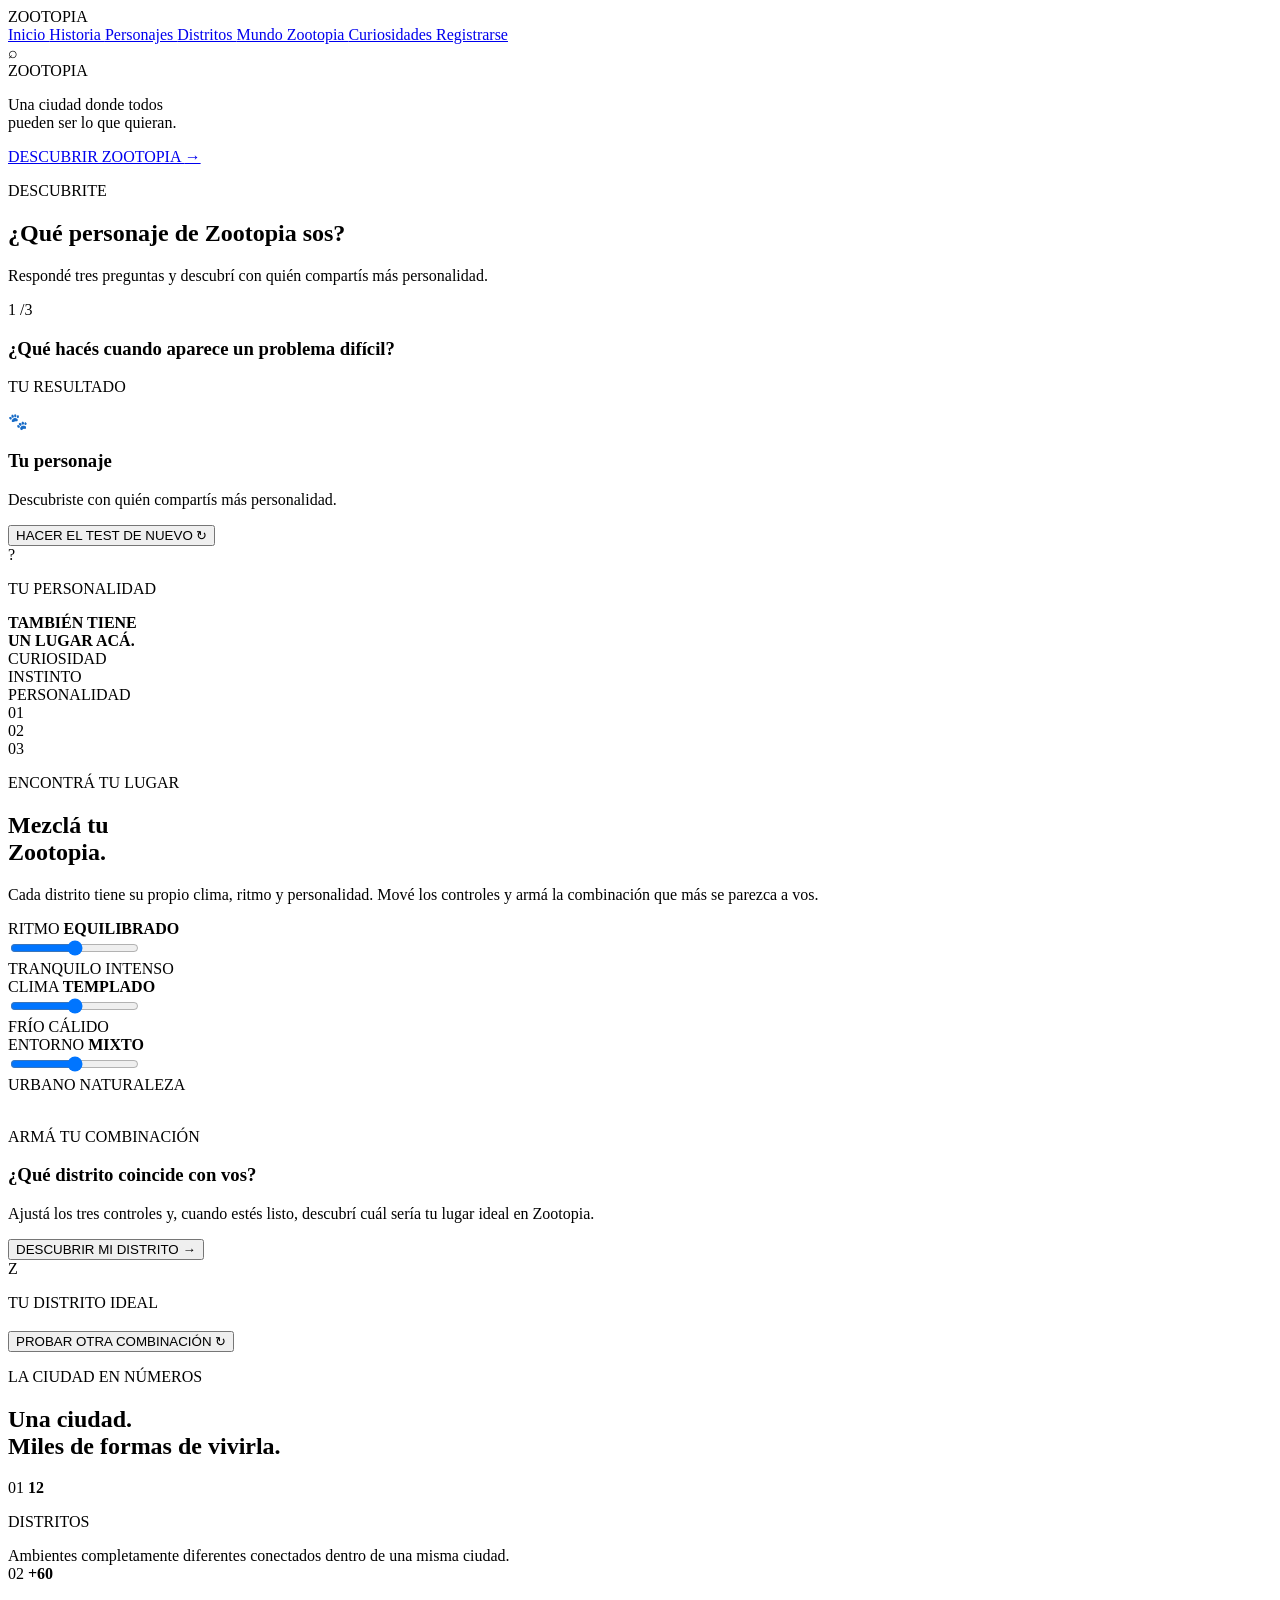
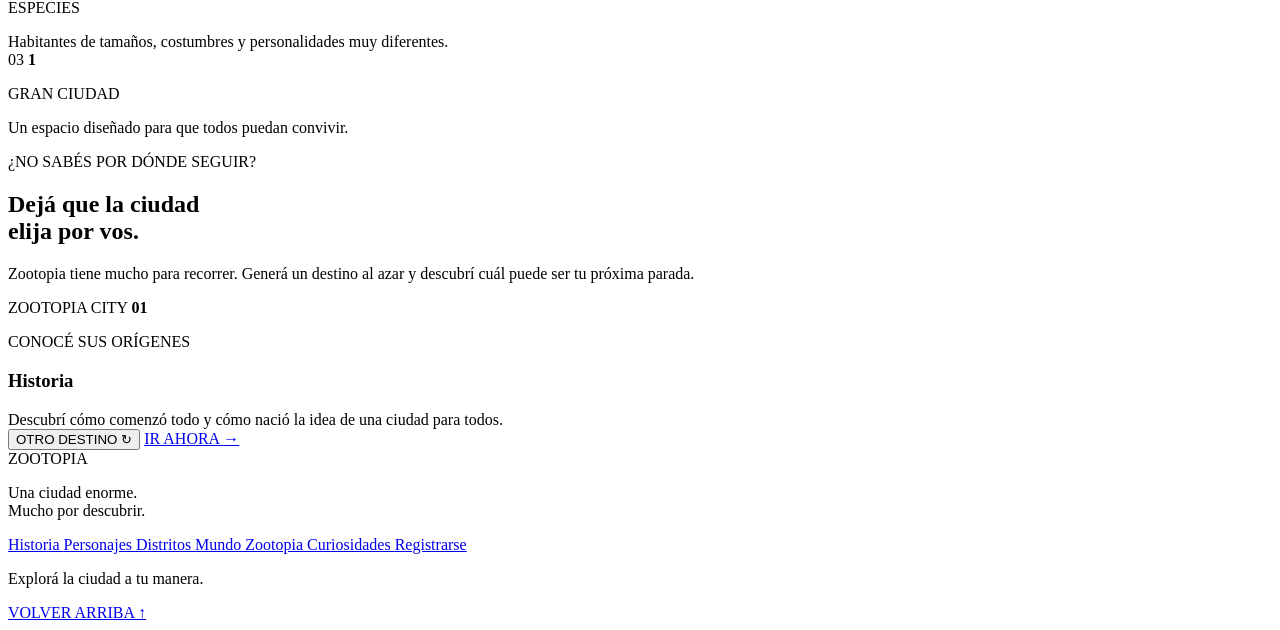
==== inicio.html @ 9ae93a55 "Add files via upload" ====
<!DOCTYPE html>
<html lang="es">

<head>

    <meta charset="UTF-8">

    <meta
        name="viewport"
        content="width=device-width, initial-scale=1.0"
    >

    <title>Zootopia | Inicio</title>

    <!-- GOOGLE FONTS -->

    <link
        rel="preconnect"
        href="https://fonts.googleapis.com"
    >

    <link
        rel="preconnect"
        href="https://fonts.gstatic.com"
        crossorigin
    >

    <link
        href="https://fonts.googleapis.com/css2?family=Montserrat:wght@400;500;600;700;800&family=Righteous&display=swap"
        rel="stylesheet"
    >

    <!-- CSS GENERAL -->

    <link
        rel="stylesheet"
        href="css/estilos.css"
    >

   <!-- CSS HOME -->

<link
    rel="stylesheet"
    href="css/home.css?v=22"
>

</head>


<body class="pagina-home">


    <!-- =====================================================
         HERO
    ====================================================== -->

    <section
        class="hero"
        id="inicio"
    >

        <header class="navbar">

            <div class="logo">
                ZOOTOPIA
            </div>

            <nav>

                <a href="#inicio">
                    Inicio
                </a>

                <a href="subpaginas/historia.html">
                    Historia
                </a>

                <a href="personajes.html">
                    Personajes
                </a>

                <a href="subpaginas/distritos.html">
                    Distritos
                </a>

                <a href="subpaginas/mundo.html">
                    Mundo Zootopia
                </a>

                <a href="subpaginas/curiosidades.html">
                    Curiosidades
                </a>

                <a href="subpaginas/registro.html">
                    Registrarse
                </a>

            </nav>

            <div class="search">
                ⌕
            </div>

        </header>


        <div class="hero-title">
            ZOOTOPIA
        </div>


        <div class="hero-content">

            <p>
                Una ciudad donde todos<br>
                pueden ser lo que quieran.
            </p>

            <a
                href="#test"
                class="hero-button"
            >

                DESCUBRIR ZOOTOPIA

                <span>
                    →
                </span>

            </a>

        </div>

    </section>


    <!-- =====================================================
         TEST DE PERSONAJE
    ====================================================== -->

    <section
        class="test-personaje home-test"
        id="test"
    >

        <div
            class="test-fondo-circulo test-circulo-uno"
        ></div>

        <div
            class="test-fondo-circulo test-circulo-dos"
        ></div>


        <div class="test-ruta">

            <span
                class="ruta-punto ruta-uno"
            ></span>

            <span
                class="ruta-punto ruta-dos"
            ></span>

            <span
                class="ruta-punto ruta-tres"
            ></span>

            <span
                class="ruta-punto ruta-cuatro"
            ></span>

        </div>


        <div class="home-test-grid">


            <div class="home-test-principal">

                <div class="test-encabezado">

                    <p class="test-mini">
                        DESCUBRITE
                    </p>

                    <h2>
                        ¿Qué personaje de Zootopia sos?
                    </h2>

                    <p class="test-bajada">
                        Respondé tres preguntas y descubrí con quién
                        compartís más personalidad.
                    </p>

                </div>


                <div class="test-contenedor">


                    <div class="test-progreso">

                        <p class="test-progreso-texto">

                            <span id="preguntaActual">
                                1
                            </span>

                            /3

                        </p>

                        <div class="test-barra">

                            <div
                                class="test-barra-activa"
                                id="barraTest"
                            ></div>

                        </div>

                    </div>


                    <div
                        class="test-pregunta"
                        id="testPregunta"
                    >

                        <h3 id="preguntaTexto">
                            ¿Qué hacés cuando aparece un problema difícil?
                        </h3>

                        <div
                            class="test-opciones"
                            id="opcionesTest"
                        ></div>

                    </div>


                    <div
                        class="test-resultado"
                        id="testResultado"
                    >

                        <p class="resultado-mini">
                            TU RESULTADO
                        </p>

                        <div
                            class="resultado-emoji"
                            id="resultadoEmoji"
                        >
                            🐾
                        </div>

                        <h3 id="resultadoTitulo">
                            Tu personaje
                        </h3>

                        <p id="resultadoTexto">
                            Descubriste con quién compartís más personalidad.
                        </p>

                        <button
                            class="resultado-reiniciar"
                            id="reiniciarTest"
                            type="button"
                        >

                            HACER EL TEST DE NUEVO

                            <span>
                                ↻
                            </span>

                        </button>

                    </div>

                </div>

            </div>


            <div
                class="test-universo"
                id="testUniverso"
            >

                <div
                    class="universo-orbita orbita-uno"
                ></div>

                <div
                    class="universo-orbita orbita-dos"
                ></div>


                <div class="universo-centro">

                    <span class="universo-numero">
                        ?
                    </span>

                    <p>
                        TU PERSONALIDAD
                    </p>

                    <strong>
                        TAMBIÉN TIENE<br>
                        UN LUGAR ACÁ.
                    </strong>

                </div>


                <div
                    class="universo-etiqueta etiqueta-uno"
                >
                    CURIOSIDAD
                </div>

                <div
                    class="universo-etiqueta etiqueta-dos"
                >
                    INSTINTO
                </div>

                <div
                    class="universo-etiqueta etiqueta-tres"
                >
                    PERSONALIDAD
                </div>


                <div
                    class="universo-coordenada coordenada-uno"
                >
                    01
                </div>

                <div
                    class="universo-coordenada coordenada-dos"
                >
                    02
                </div>

                <div
                    class="universo-coordenada coordenada-tres"
                >
                    03
                </div>

            </div>

        </div>

    </section>


    <!-- =====================================================
         MEZCLÁ TU ZOOTOPIA
    ====================================================== -->

    <section
        class="mezclador"
        id="mezclador"
    >

        <div class="mezclador-encabezado">

            <p class="home-mini">
                ENCONTRÁ TU LUGAR
            </p>

            <h2>
                Mezclá tu<br>
                Zootopia.
            </h2>

            <p>
                Cada distrito tiene su propio clima,
                ritmo y personalidad. Mové los controles
                y armá la combinación que más se parezca a vos.
            </p>

        </div>


        <div class="mezclador-grid">


            <!-- CONTROLES -->

            <div class="mezclador-controles">


                <!-- RITMO -->

                <div class="mezclador-control">

                    <div class="control-superior">

                        <span>
                            RITMO
                        </span>

                        <strong id="valorRitmo">
                            EQUILIBRADO
                        </strong>

                    </div>


                    <input
                        type="range"
                        id="controlRitmo"
                        min="0"
                        max="100"
                        value="50"
                    >


                    <div class="control-extremos">

                        <span>
                            TRANQUILO
                        </span>

                        <span>
                            INTENSO
                        </span>

                    </div>

                </div>


                <!-- CLIMA -->

                <div class="mezclador-control">

                    <div class="control-superior">

                        <span>
                            CLIMA
                        </span>

                        <strong id="valorClima">
                            TEMPLADO
                        </strong>

                    </div>


                    <input
                        type="range"
                        id="controlClima"
                        min="0"
                        max="100"
                        value="50"
                    >


                    <div class="control-extremos">

                        <span>
                            FRÍO
                        </span>

                        <span>
                            CÁLIDO
                        </span>

                    </div>

                </div>


                <!-- ENTORNO -->

                <div class="mezclador-control">

                    <div class="control-superior">

                        <span>
                            ENTORNO
                        </span>

                        <strong id="valorEntorno">
                            MIXTO
                        </strong>

                    </div>


                    <input
                        type="range"
                        id="controlEntorno"
                        min="0"
                        max="100"
                        value="50"
                    >


                    <div class="control-extremos">

                        <span>
                            URBANO
                        </span>

                        <span>
                            NATURALEZA
                        </span>

                    </div>

                </div>

            </div>


            <!-- TARJETA -->

            <div class="mezclador-tarjeta-wrapper">


                <img
                    src="imagenes/mezcla-zootopia.png"
                    alt=""
                    class="mezclador-personajes"
                >


                <div
                    class="mezclador-descubrir"
                    id="mezcladorDescubrir"
                >

                    <p class="resultado-mezcla-mini">
                        ARMÁ TU COMBINACIÓN
                    </p>

                    <h3>
                        ¿Qué distrito coincide con vos?
                    </h3>

                    <p class="mezclador-descubrir-texto">
                        Ajustá los tres controles y, cuando estés listo,
                        descubrí cuál sería tu lugar ideal en Zootopia.
                    </p>


                    <button
                        type="button"
                        class="boton-descubrir-distrito"
                        id="descubrirDistrito"
                    >

                        DESCUBRIR MI DISTRITO

                        <span>
                            →
                        </span>

                    </button>

                </div>


                <div
                    class="mezclador-resultado"
                    id="mezcladorResultado"
                >

                    <div class="resultado-planeta">

                        <div
                            class="planeta-anillo anillo-uno"
                        ></div>

                        <div
                            class="planeta-anillo anillo-dos"
                        ></div>

                        <span>
                            Z
                        </span>

                    </div>


                    <p class="resultado-mezcla-mini">
                        TU DISTRITO IDEAL
                    </p>

                    <h3 id="mezclaTitulo"></h3>

                    <p id="mezclaTexto"></p>


                    <button
                        type="button"
                        class="boton-recalcular-distrito"
                        id="recalcularDistrito"
                    >

                        PROBAR OTRA COMBINACIÓN

                        <span>
                            ↻
                        </span>

                    </button>

                </div>

            </div>

        </div>

    </section>


    <!-- =====================================================
         DATOS
    ====================================================== -->

    <section class="datos-home">

        <div class="datos-home-encabezado">

            <p class="home-mini">
                LA CIUDAD EN NÚMEROS
            </p>

            <h2>
                Una ciudad.<br>
                Miles de formas de vivirla.
            </h2>

        </div>


        <div class="datos-home-grid">


            <article
                class="dato-home dato-home-uno"
            >

                <span class="dato-home-indice">
                    01
                </span>

                <strong>
                    12
                </strong>

                <p class="dato-home-titulo">
                    DISTRITOS
                </p>

                <span class="dato-home-texto">
                    Ambientes completamente diferentes
                    conectados dentro de una misma ciudad.
                </span>

            </article>


            <article
                class="dato-home dato-home-dos"
            >

                <span class="dato-home-indice">
                    02
                </span>

                <strong>
                    +60
                </strong>

                <p class="dato-home-titulo">
                    ESPECIES
                </p>

                <span class="dato-home-texto">
                    Habitantes de tamaños, costumbres
                    y personalidades muy diferentes.
                </span>

            </article>


            <article
                class="dato-home dato-home-tres"
            >

                <span class="dato-home-indice">
                    03
                </span>

                <strong>
                    1
                </strong>

                <p class="dato-home-titulo">
                    GRAN CIUDAD
                </p>

                <span class="dato-home-texto">
                    Un espacio diseñado para que
                    todos puedan convivir.
                </span>

            </article>

        </div>

    </section>


    <!-- =====================================================
         DESTINO ALEATORIO
    ====================================================== -->

    <section class="destino-home">

        <div class="destino-linea"></div>


        <div class="destino-home-contenido">


            <div class="destino-home-texto">

                <p class="home-mini">
                    ¿NO SABÉS POR DÓNDE SEGUIR?
                </p>

                <h2>
                    Dejá que la ciudad<br>
                    elija por vos.
                </h2>

                <p>
                    Zootopia tiene mucho para recorrer.
                    Generá un destino al azar y descubrí
                    cuál puede ser tu próxima parada.
                </p>

            </div>


            <div class="destino-ticket">


                <div class="ticket-superior">

                    <span>
                        ZOOTOPIA CITY
                    </span>

                    <strong id="destinoNumero">
                        01
                    </strong>

                </div>


                <div class="ticket-centro">

                    <p id="destinoMini">
                        CONOCÉ SUS ORÍGENES
                    </p>

                    <h3 id="destinoTitulo">
                        Historia
                    </h3>

                    <span id="destinoTexto">
                        Descubrí cómo comenzó todo y cómo nació
                        la idea de una ciudad para todos.
                    </span>

                </div>


                <div class="ticket-acciones">

                    <button
                        type="button"
                        id="botonDestino"
                    >

                        OTRO DESTINO

                        <span>
                            ↻
                        </span>

                    </button>


                    <a
                        href="subpaginas/historia.html"
                        id="destinoLink"
                    >

                        IR AHORA

                        <span>
                            →
                        </span>

                    </a>

                </div>

            </div>

        </div>

    </section>


    <!-- =====================================================
         FOOTER
    ====================================================== -->

    <footer class="footer">

        <div class="footer-superior">


            <div class="footer-marca">

                <div class="footer-logo">
                    ZOOTOPIA
                </div>

                <p>
                    Una ciudad enorme.<br>
                    Mucho por descubrir.
                </p>

            </div>


            <div class="footer-links">

                <a href="subpaginas/historia.html">
                    Historia
                </a>

                <a href="personajes.html">
                    Personajes
                </a>

                <a href="subpaginas/distritos.html">
                    Distritos
                </a>

                <a href="subpaginas/mundo.html">
                    Mundo Zootopia
                </a>

                <a href="subpaginas/curiosidades.html">
                    Curiosidades
                </a>

                <a href="subpaginas/registro.html">
                    Registrarse
                </a>

            </div>

        </div>


        <div class="footer-linea"></div>


        <div class="footer-inferior">

            <p>
                Explorá la ciudad a tu manera.
            </p>

            <a
                href="#inicio"
                class="footer-arriba"
            >
                VOLVER ARRIBA ↑
            </a>

        </div>

    </footer>


    <script src="js/script.js"></script>
    <script src="js/test.js"></script>

</body>

</html>
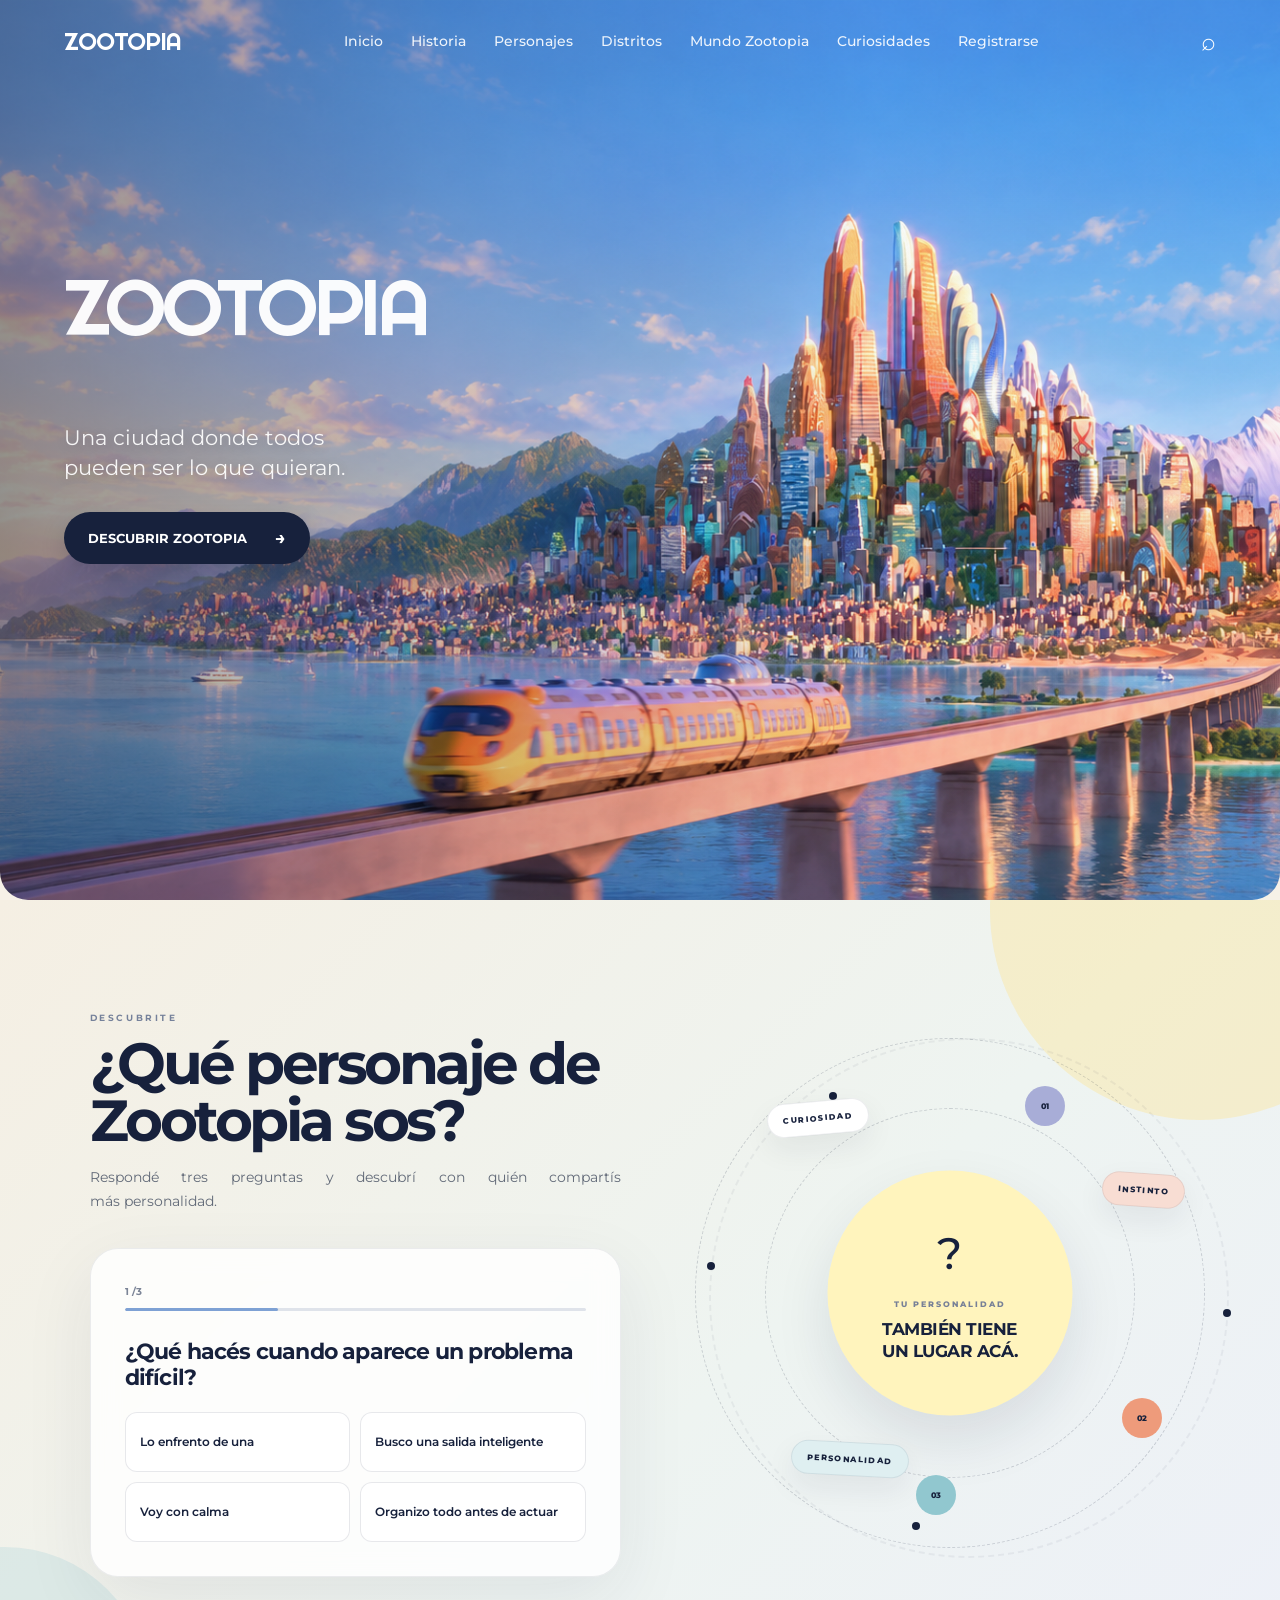
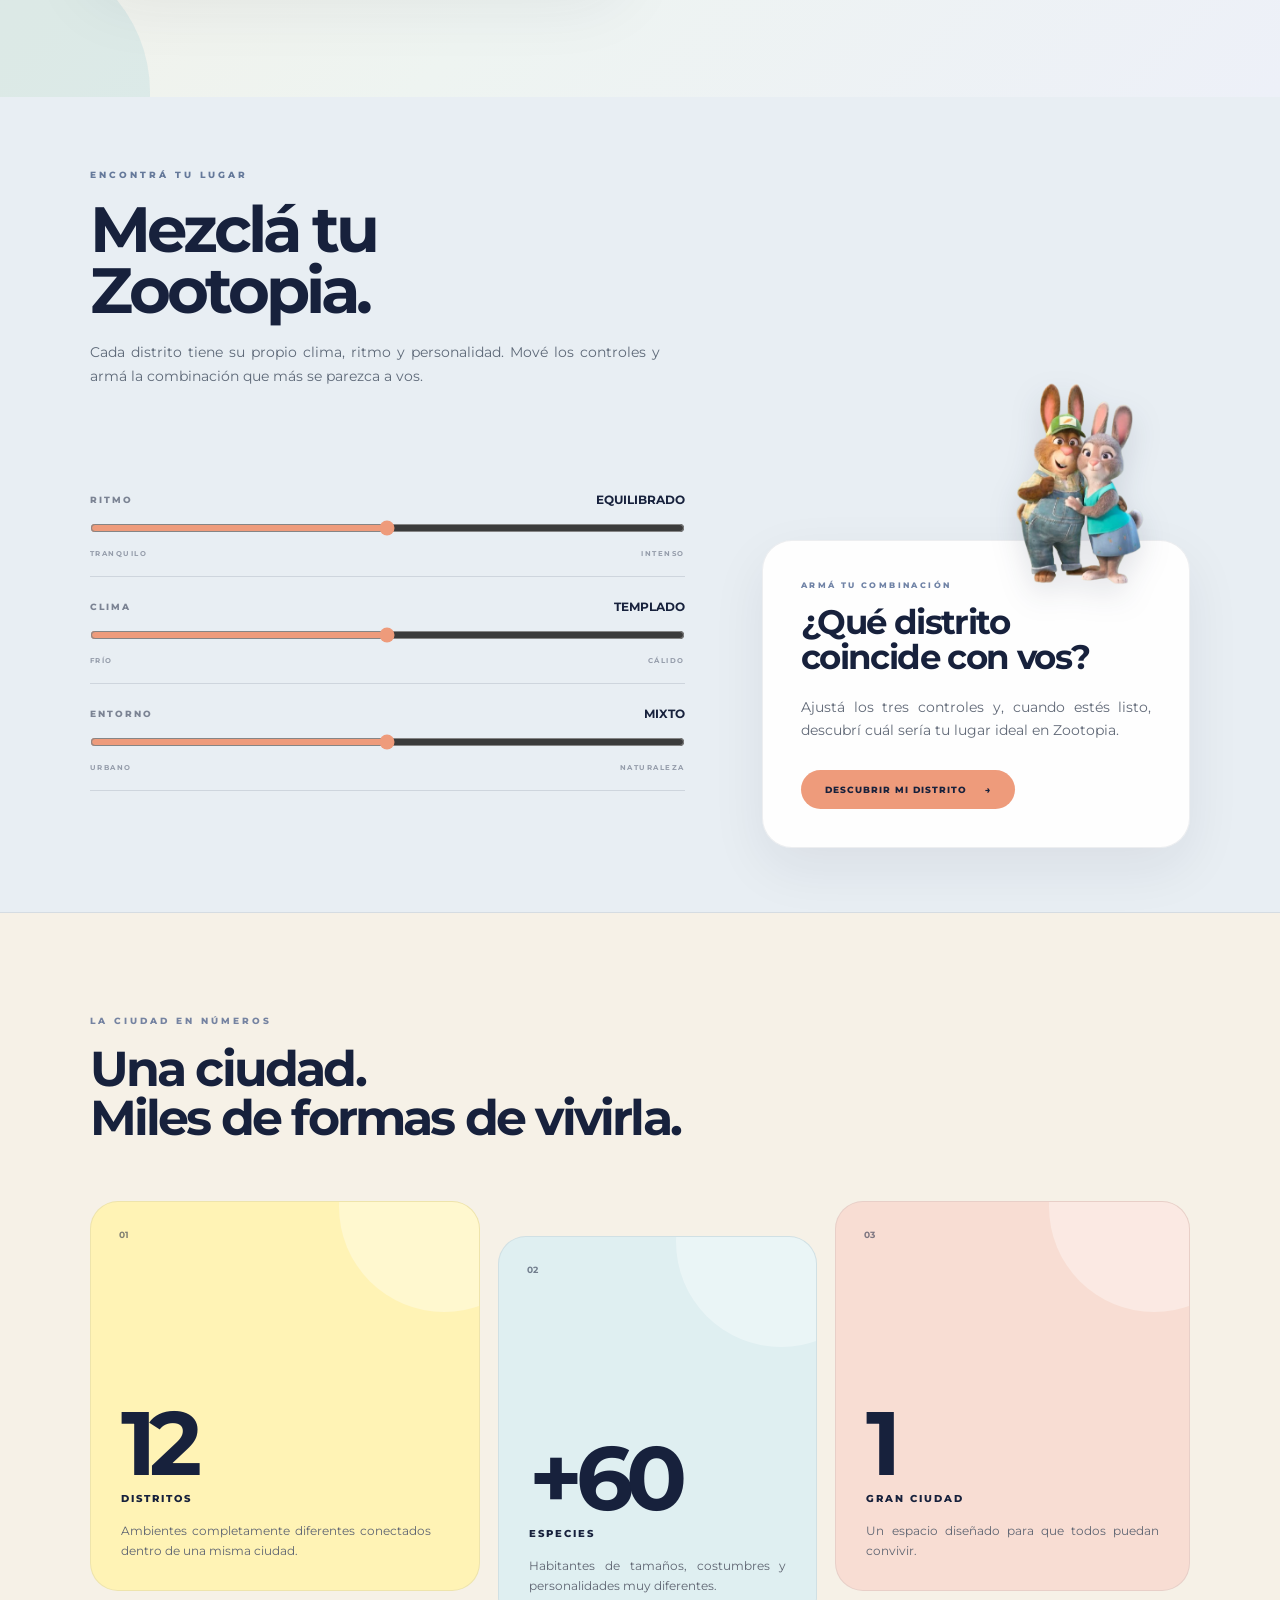
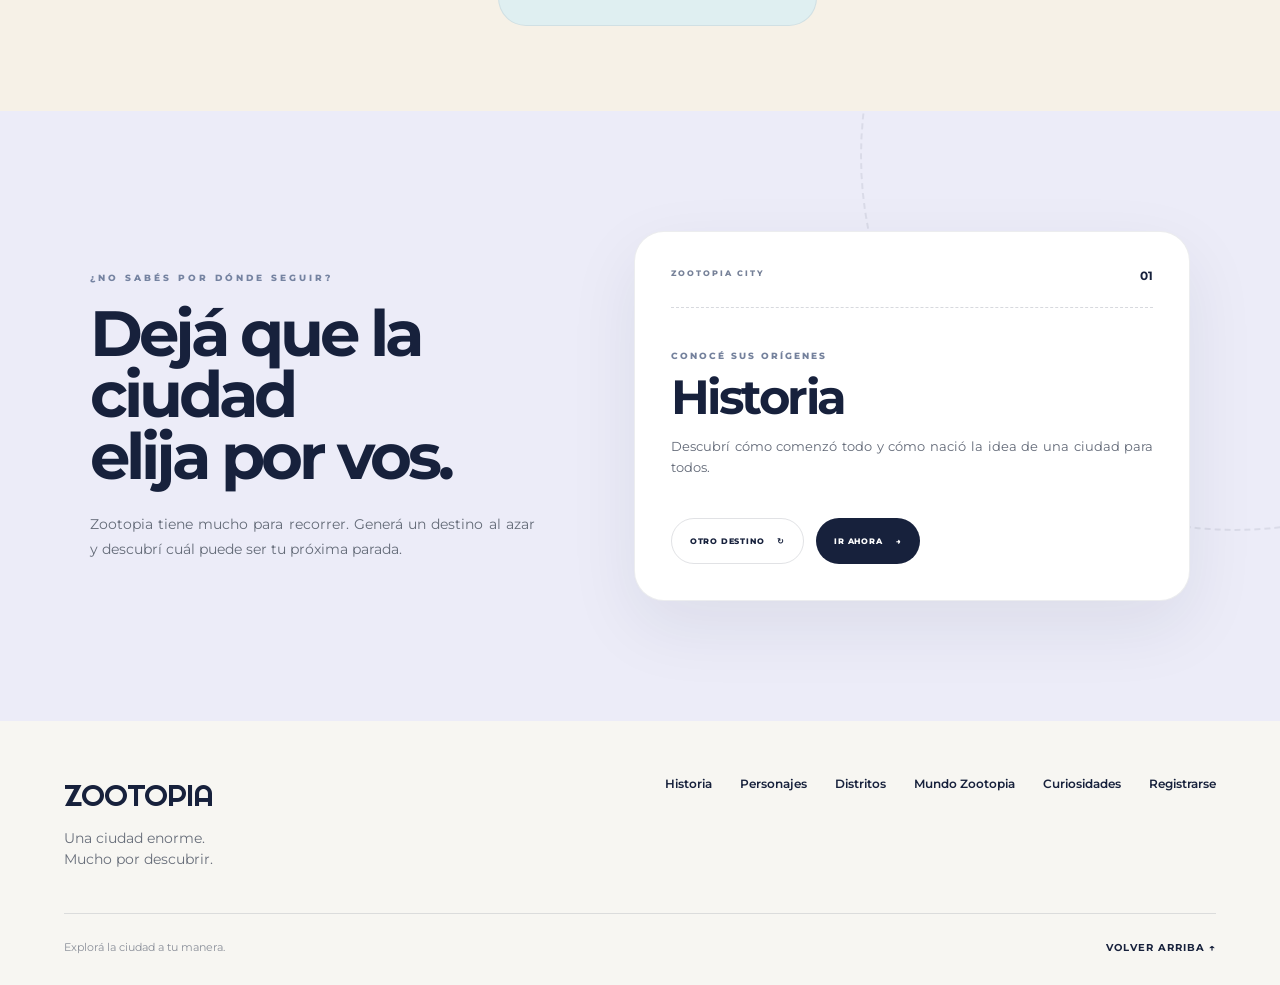
==== commit f5a55f80: "Update inicio.html" ====
--- a/inicio.html
+++ b/inicio.html
@@ -50,10 +50,6 @@
 <body class="pagina-home">
 
 
-    <!-- =====================================================
-         HERO
-    ====================================================== -->
-
     <section
         class="hero"
         id="inicio"
@@ -133,10 +129,6 @@
 
     </section>
 
-
-    <!-- =====================================================
-         TEST DE PERSONAJE
-    ====================================================== -->
 
     <section
         class="test-personaje home-test"
@@ -359,11 +351,6 @@
         </div>
 
     </section>
-
-
-    <!-- =====================================================
-         MEZCLÁ TU ZOOTOPIA
-    ====================================================== -->
 
     <section
         class="mezclador"
@@ -625,10 +612,6 @@
     </section>
 
 
-    <!-- =====================================================
-         DATOS
-    ====================================================== -->
-
     <section class="datos-home">
 
         <div class="datos-home-encabezado">
@@ -723,10 +706,6 @@
 
     </section>
 
-
-    <!-- =====================================================
-         DESTINO ALEATORIO
-    ====================================================== -->
 
     <section class="destino-home">
 
@@ -826,11 +805,6 @@
         </div>
 
     </section>
-
-
-    <!-- =====================================================
-         FOOTER
-    ====================================================== -->
 
     <footer class="footer">
 
@@ -908,4 +882,4 @@
 
 </body>
 
-</html>+</html>
--- a/css/estilos.css
+++ b/css/estilos.css
@@ -0,0 +1,3206 @@
+/* =========================================================
+   CONFIGURACIÓN GENERAL
+========================================================= */
+
+* {
+  margin: 0;
+  padding: 0;
+  box-sizing: border-box;
+}
+
+html {
+  scroll-behavior: smooth;
+}
+
+html,
+body {
+  width: 100%;
+  min-height: 100%;
+}
+
+body {
+  font-family: "Montserrat", sans-serif;
+  background-color: #ffffff;
+}
+
+
+/* =========================================================
+   HERO
+========================================================= */
+
+.hero {
+  position: relative;
+  width: 100%;
+  height: 100vh;
+  min-height: 700px;
+
+  background-image:
+    linear-gradient(
+      90deg,
+      rgba(16, 28, 55, 0.45) 0%,
+      rgba(16, 28, 55, 0.18) 35%,
+      rgba(16, 28, 55, 0.02) 68%
+    ),
+    url("../imagenes/ciudad-zootopia.png");
+
+  background-size: cover;
+  background-position: center;
+
+  overflow: hidden;
+
+  border-radius: 0 0 28px 28px;
+}
+
+
+/* =========================================================
+   NAVBAR
+========================================================= */
+
+.navbar {
+  position: relative;
+  z-index: 10;
+
+  width: 100%;
+  height: 82px;
+
+  display: flex;
+  align-items: center;
+  justify-content: space-between;
+
+  padding: 0 5%;
+
+  color: #ffffff;
+}
+
+.logo {
+  font-family: "Righteous", sans-serif;
+
+  font-size: 24px;
+  font-weight: 400;
+
+  letter-spacing: -1px;
+}
+
+.navbar nav {
+  display: flex;
+  align-items: center;
+
+  gap: 28px;
+}
+
+.navbar nav a {
+  color: rgba(255, 255, 255, 0.9);
+
+  text-decoration: none;
+
+  font-size: 14px;
+  font-weight: 500;
+
+  transition:
+    opacity 0.3s ease,
+    transform 0.3s ease;
+}
+
+.navbar nav a:hover {
+  opacity: 1;
+
+  transform: translateY(-2px);
+}
+
+.search {
+  color: #ffffff;
+
+  font-size: 25px;
+
+  cursor: pointer;
+}
+
+
+/* =========================================================
+   TITULO GRANDE HERO
+========================================================= */
+
+.hero-title {
+  position: absolute;
+
+  top: 27%;
+  left: 5%;
+
+  width: 90%;
+
+  font-family: "Righteous", sans-serif;
+
+  font-size: clamp(54px, 6.2vw, 115px);
+  font-weight: 400;
+
+  line-height: 0.9;
+
+  letter-spacing: -4px;
+
+  color: rgba(255, 255, 255, 0.96);
+
+  white-space: nowrap;
+
+  z-index: 2;
+}
+
+
+/* =========================================================
+   CONTENIDO HERO
+========================================================= */
+
+.hero-content {
+  position: absolute;
+
+  left: 5%;
+  top: 47%;
+
+  z-index: 5;
+
+  color: #ffffff;
+}
+
+.hero-content p {
+  max-width: 480px;
+
+  margin-bottom: 28px;
+
+  font-size: 21px;
+  line-height: 1.45;
+  font-weight: 400;
+
+  color: rgba(255, 255, 255, 0.92);
+
+  text-shadow:
+    0 2px 12px rgba(0, 0, 0, 0.18);
+}
+
+
+/* =========================================================
+   BOTON HERO
+========================================================= */
+
+.hero-button {
+  display: inline-flex;
+  align-items: center;
+
+  gap: 28px;
+
+  padding: 15px 24px;
+
+  background-color: #17213c;
+
+  color: #ffffff;
+
+  text-decoration: none;
+
+  font-size: 13px;
+  font-weight: 700;
+
+  border-radius: 999px;
+
+  box-shadow:
+    0 8px 24px rgba(0, 0, 0, 0.18);
+
+  transition:
+    transform 0.3s ease,
+    background-color 0.3s ease,
+    box-shadow 0.3s ease;
+}
+
+.hero-button:hover {
+  transform: translateY(-3px);
+
+  background-color: #263659;
+
+  box-shadow:
+    0 12px 28px rgba(0, 0, 0, 0.22);
+}
+
+.hero-button span {
+  font-size: 18px;
+}
+
+
+/* =========================================================
+   TEST DE PERSONAJE
+========================================================= */
+
+.test-personaje {
+  padding: 58px 5% 64px;
+
+  background-color: #17213c;
+
+  color: #ffffff;
+}
+
+
+/* ENCABEZADO TEST */
+
+.test-encabezado {
+  max-width: 620px;
+
+  margin-bottom: 30px;
+}
+
+.test-mini {
+  margin-bottom: 10px;
+
+  font-size: 9px;
+  font-weight: 700;
+
+  letter-spacing: 2.6px;
+
+  color: rgba(255, 255, 255, 0.5);
+}
+
+.test-encabezado h2 {
+  margin-bottom: 12px;
+
+  font-size: clamp(30px, 3.1vw, 44px);
+
+  line-height: 1.02;
+
+  letter-spacing: -1.5px;
+}
+
+.test-bajada {
+  max-width: 520px;
+
+  font-size: 13px;
+  line-height: 1.55;
+
+  color: rgba(255, 255, 255, 0.68);
+}
+
+
+/* CONTENEDOR TEST */
+
+.test-contenedor {
+  max-width: 760px;
+
+  padding: 32px;
+
+  border-radius: 22px;
+
+  background-color: #f6f4ef;
+
+  color: #17213c;
+
+  box-shadow:
+    0 18px 50px rgba(0, 0, 0, 0.18);
+}
+
+
+/* PROGRESO */
+
+.test-progreso {
+  margin-bottom: 28px;
+}
+
+.test-progreso-texto {
+  margin-bottom: 8px;
+
+  font-size: 10px;
+  font-weight: 700;
+
+  color: #7b8496;
+}
+
+.test-barra {
+  width: 100%;
+  height: 3px;
+
+  overflow: hidden;
+
+  border-radius: 999px;
+
+  background-color: #dfe3ea;
+}
+
+.test-barra-activa {
+  width: 33.33%;
+  height: 100%;
+
+  border-radius: 999px;
+
+  background-color: #7ea1d4;
+
+  transition: width 0.4s ease;
+}
+
+
+/* PREGUNTA TEST */
+
+.test-pregunta h3 {
+  margin-bottom: 20px;
+
+  font-size: 23px;
+
+  line-height: 1.2;
+
+  letter-spacing: -0.8px;
+}
+
+.test-opciones {
+  display: grid;
+
+  grid-template-columns: repeat(2, 1fr);
+
+  gap: 10px;
+}
+
+.test-opcion {
+  min-height: 54px;
+
+  padding: 12px 14px;
+
+  border: 1px solid #d5dae3;
+  border-radius: 12px;
+
+  background-color: #ffffff;
+
+  color: #17213c;
+
+  font-family: "Montserrat", sans-serif;
+
+  font-size: 12px;
+  font-weight: 600;
+
+  cursor: pointer;
+
+  transition:
+    background-color 0.25s ease,
+    color 0.25s ease,
+    border-color 0.25s ease,
+    transform 0.25s ease;
+}
+
+.test-opcion:hover {
+  background-color: #17213c;
+
+  color: #ffffff;
+
+  border-color: #17213c;
+
+  transform: translateY(-2px);
+}
+
+
+/* RESULTADO TEST */
+
+.test-resultado {
+  display: none;
+
+  text-align: center;
+}
+
+.test-resultado.activo {
+  display: block;
+}
+
+.resultado-mini {
+  margin-bottom: 12px;
+
+  font-size: 9px;
+  font-weight: 700;
+
+  letter-spacing: 2.3px;
+
+  color: #7b8496;
+}
+
+.resultado-emoji {
+  margin-bottom: 10px;
+
+  font-size: 54px;
+}
+
+.test-resultado h3 {
+  margin-bottom: 12px;
+
+  font-size: 30px;
+
+  letter-spacing: -1px;
+}
+
+.test-resultado > p:last-of-type {
+  max-width: 460px;
+
+  margin: 0 auto 22px;
+
+  font-size: 13px;
+  line-height: 1.55;
+
+  color: #666e7b;
+}
+
+.resultado-reiniciar {
+  display: inline-flex;
+  align-items: center;
+
+  gap: 12px;
+
+  padding: 11px 18px;
+
+  border: none;
+  border-radius: 999px;
+
+  background-color: #17213c;
+
+  color: #ffffff;
+
+  font-family: "Montserrat", sans-serif;
+
+  font-size: 10px;
+  font-weight: 700;
+
+  cursor: pointer;
+
+  transition:
+    transform 0.3s ease,
+    background-color 0.3s ease;
+}
+
+.resultado-reiniciar:hover {
+  transform: translateY(-2px);
+
+  background-color: #263659;
+}
+
+
+/* =========================================================
+   EXPLORAR
+========================================================= */
+
+.explorar {
+  width: 100%;
+
+  padding: 45px 5% 60px;
+
+  background-color: #f7f6f2;
+}
+
+
+/* ENCABEZADO EXPLORAR */
+
+.explorar-encabezado {
+  width: 100%;
+  max-width: 820px;
+
+  margin-bottom: 34px;
+}
+
+.explorar-mini {
+  margin-bottom: 12px;
+
+  font-size: 11px;
+  font-weight: 700;
+
+  letter-spacing: 2.2px;
+
+  color: #667085;
+}
+
+.explorar-encabezado h2 {
+  max-width: 760px;
+
+  margin-bottom: 16px;
+
+  font-size: clamp(36px, 3.4vw, 50px);
+
+  line-height: 1.02;
+
+  letter-spacing: -1.8px;
+
+  color: #17213c;
+}
+
+.explorar-bajada {
+  max-width: 580px;
+
+  font-size: 16px;
+  line-height: 1.45;
+
+  color: #555b68;
+}
+
+
+/* GRID EXPLORAR */
+
+.explorar-grid {
+  display: grid;
+
+  grid-template-columns: 1.35fr 1fr;
+
+  grid-template-rows: 230px 230px;
+
+  gap: 16px;
+}
+
+
+/* CARDS */
+
+.explorar-card {
+  position: relative;
+
+  display: block;
+
+  overflow: hidden;
+
+  border-radius: 20px;
+
+  text-decoration: none;
+
+  color: #ffffff;
+}
+
+.card-historia {
+  grid-row: 1 / 3;
+}
+
+.explorar-card img {
+  position: absolute;
+
+  width: 100%;
+  height: 100%;
+
+  object-fit: cover;
+
+  transition: transform 0.6s ease;
+}
+
+.explorar-card:hover img {
+  transform: scale(1.05);
+}
+
+.card-overlay {
+  position: absolute;
+
+  inset: 0;
+
+  background:
+    linear-gradient(
+      180deg,
+      rgba(0, 0, 0, 0.03) 30%,
+      rgba(0, 0, 0, 0.62) 100%
+    );
+}
+
+
+/* CONTENIDO CARDS */
+
+.card-contenido {
+  position: absolute;
+
+  left: 0;
+  bottom: 0;
+
+  z-index: 2;
+
+  width: 100%;
+
+  display: grid;
+
+  grid-template-columns: auto 1fr auto;
+
+  align-items: end;
+
+  gap: 15px;
+
+  padding: 20px;
+}
+
+.card-contenido > span {
+  padding-bottom: 4px;
+
+  font-size: 10px;
+
+  opacity: 0.75;
+}
+
+.card-contenido p {
+  margin-bottom: 3px;
+
+  font-size: 9px;
+  font-weight: 700;
+
+  letter-spacing: 1.6px;
+
+  opacity: 0.8;
+}
+
+.card-contenido h3 {
+  font-size: clamp(20px, 1.8vw, 29px);
+
+  line-height: 1;
+
+  letter-spacing: -0.8px;
+}
+
+
+/* FLECHAS */
+
+.card-flecha {
+  width: 40px;
+  height: 40px;
+
+  display: flex;
+  align-items: center;
+  justify-content: center;
+
+  border-radius: 50%;
+
+  background-color: rgba(255, 255, 255, 0.95);
+
+  color: #17213c;
+
+  font-size: 16px;
+
+  transition:
+    transform 0.3s ease,
+    background-color 0.3s ease;
+}
+
+.explorar-card:hover .card-flecha {
+  transform: translateX(5px);
+
+  background-color: #ffffff;
+}
+
+
+/* =========================================================
+   DATOS
+========================================================= */
+
+.datos {
+  width: 100%;
+
+  display: grid;
+
+  grid-template-columns: repeat(3, 1fr);
+
+  background-color: #17213c;
+
+  color: #ffffff;
+}
+
+.dato {
+  position: relative;
+
+  padding: 46px 40px;
+
+  text-align: center;
+
+  background-color: #17213c;
+}
+
+.dato:not(:last-child)::after {
+  content: "";
+
+  position: absolute;
+
+  top: 22%;
+  right: 0;
+
+  width: 1px;
+  height: 56%;
+
+  background-color: rgba(255, 255, 255, 0.12);
+}
+
+.dato-numero {
+  display: block;
+
+  margin-bottom: 8px;
+
+  font-size: 48px;
+  font-weight: 700;
+
+  letter-spacing: -1px;
+
+  color: #ffffff;
+}
+
+.dato-titulo {
+  margin-bottom: 8px;
+
+  font-size: 10px;
+  font-weight: 700;
+
+  letter-spacing: 2.2px;
+
+  color: #89a7d2;
+}
+
+.dato-texto {
+  max-width: 220px;
+
+  margin: 0 auto;
+
+  font-size: 13px;
+  line-height: 1.5;
+
+  color: rgba(255, 255, 255, 0.72);
+}
+
+
+/* =========================================================
+   PAGINA DE INGRESO
+========================================================= */
+
+.pagina-ingreso {
+  margin: 0;
+
+  min-height: 100vh;
+
+  background-color: #f5f3ee;
+
+  font-family: "Montserrat", sans-serif;
+}
+
+.ingreso {
+  width: 100%;
+  min-height: 100vh;
+
+  display: grid;
+
+  grid-template-columns: 1.15fr 0.85fr;
+}
+
+
+/* IMAGEN IZQUIERDA INGRESO */
+
+.ingreso-imagen {
+  position: relative;
+
+  min-height: 100vh;
+
+  padding: 45px 55px;
+
+  background-image:
+    linear-gradient(
+      180deg,
+      rgba(12, 25, 53, 0.12),
+      rgba(12, 25, 53, 0.62)
+    ),
+    url("../imagenes/ciudad-zootopia.png");
+
+  background-size: cover;
+  background-position: center;
+
+  color: #ffffff;
+}
+
+.ingreso-logo {
+  position: relative;
+
+  z-index: 2;
+
+  color: #ffffff;
+
+  text-decoration: none;
+
+  font-family: "Righteous", sans-serif;
+
+  font-size: 26px;
+}
+
+.ingreso-frase {
+  position: absolute;
+
+  left: 55px;
+  bottom: 60px;
+}
+
+.ingreso-frase p {
+  margin-bottom: 12px;
+
+  font-size: 11px;
+  font-weight: 700;
+
+  letter-spacing: 3px;
+
+  opacity: 0.8;
+}
+
+.ingreso-frase h1 {
+  font-size: clamp(45px, 4vw, 70px);
+
+  line-height: 0.98;
+
+  letter-spacing: -3px;
+}
+
+
+/* FORMULARIO */
+
+.ingreso-formulario {
+  min-height: 100vh;
+
+  display: flex;
+  align-items: center;
+  justify-content: center;
+
+  padding: 60px;
+
+  background-color: #f7f6f2;
+}
+
+.form-contenedor {
+  width: 100%;
+  max-width: 480px;
+}
+
+.form-mini {
+  margin-bottom: 14px;
+
+  color: #68738a;
+
+  font-size: 10px;
+  font-weight: 700;
+
+  letter-spacing: 2.5px;
+}
+
+.form-contenedor h2 {
+  margin-bottom: 12px;
+
+  color: #17213c;
+
+  font-size: 40px;
+
+  line-height: 1.05;
+
+  letter-spacing: -1.8px;
+}
+
+.form-bajada {
+  margin-bottom: 38px;
+
+  color: #656b77;
+
+  font-size: 14px;
+  line-height: 1.6;
+}
+
+
+/* CAMPOS */
+
+.campo {
+  margin-bottom: 23px;
+}
+
+.campo label {
+  display: block;
+
+  margin-bottom: 9px;
+
+  color: #263047;
+
+  font-size: 12px;
+  font-weight: 600;
+}
+
+.campo input,
+.campo select {
+  width: 100%;
+  height: 52px;
+
+  padding: 0 16px;
+
+  border: 1px solid #d5d8df;
+  border-radius: 12px;
+
+  outline: none;
+
+  background-color: #ffffff;
+
+  color: #17213c;
+
+  font-family: "Montserrat", sans-serif;
+
+  font-size: 13px;
+
+  transition:
+    border-color 0.3s ease,
+    box-shadow 0.3s ease;
+}
+
+.campo input:focus,
+.campo select:focus {
+  border-color: #63769f;
+
+  box-shadow:
+    0 0 0 3px rgba(99, 118, 159, 0.12);
+}
+
+
+/* BOTON INGRESO */
+
+.boton-ingreso {
+  width: 100%;
+  height: 54px;
+
+  margin-top: 8px;
+
+  padding: 0 20px;
+
+  display: flex;
+  align-items: center;
+  justify-content: space-between;
+
+  border: none;
+  border-radius: 999px;
+
+  background-color: #17213c;
+
+  color: #ffffff;
+
+  font-family: "Montserrat", sans-serif;
+
+  font-size: 12px;
+  font-weight: 700;
+
+  letter-spacing: 0.5px;
+
+  cursor: pointer;
+
+  transition:
+    background-color 0.3s ease,
+    transform 0.3s ease;
+}
+
+.boton-ingreso:hover {
+  background-color: #2c3c63;
+
+  transform: translateY(-2px);
+}
+
+.boton-ingreso span {
+  font-size: 18px;
+}
+
+.form-ayuda {
+  margin-top: 18px;
+
+  text-align: center;
+
+  color: #8a8f99;
+
+  font-size: 11px;
+}
+
+
+/* =========================================================
+   PANTALLA DE CARGA
+========================================================= */
+
+.pantalla-carga {
+  position: fixed;
+
+  inset: 0;
+
+  z-index: 9999;
+
+  display: flex;
+  align-items: center;
+  justify-content: center;
+
+  background-color: #17213c;
+
+  color: #ffffff;
+
+  opacity: 0;
+  visibility: hidden;
+
+  transition:
+    opacity 0.4s ease,
+    visibility 0.4s ease;
+}
+
+.pantalla-carga.activa {
+  opacity: 1;
+
+  visibility: visible;
+}
+
+.carga-contenido {
+  width: 90%;
+  max-width: 620px;
+
+  text-align: center;
+}
+
+.carga-mini {
+  margin-bottom: 16px;
+
+  font-size: 10px;
+  font-weight: 700;
+
+  letter-spacing: 3px;
+
+  color: rgba(255, 255, 255, 0.6);
+}
+
+.carga-contenido h2 {
+  margin-bottom: 45px;
+
+  font-size: 42px;
+
+  line-height: 1.05;
+
+  letter-spacing: -2px;
+}
+
+
+/* ANIMAL CARGANDO */
+
+.camino-animal {
+  position: relative;
+
+  width: 100%;
+  height: 90px;
+
+  margin-bottom: 12px;
+
+  overflow: hidden;
+}
+
+.animal-cargando {
+  position: absolute;
+
+  left: -70px;
+  bottom: 15px;
+
+  font-size: 52px;
+}
+
+.pantalla-carga.activa .animal-cargando {
+  animation: caminar-animal 2.4s linear forwards;
+}
+
+@keyframes caminar-animal {
+  0% {
+    left: -70px;
+    transform: translateY(0);
+  }
+
+  10% {
+    transform: translateY(-8px);
+  }
+
+  20% {
+    transform: translateY(0);
+  }
+
+  30% {
+    transform: translateY(-8px);
+  }
+
+  40% {
+    transform: translateY(0);
+  }
+
+  50% {
+    transform: translateY(-8px);
+  }
+
+  60% {
+    transform: translateY(0);
+  }
+
+  70% {
+    transform: translateY(-8px);
+  }
+
+  80% {
+    transform: translateY(0);
+  }
+
+  90% {
+    transform: translateY(-8px);
+  }
+
+  100% {
+    left: calc(100% + 20px);
+    transform: translateY(0);
+  }
+}
+
+
+/* BARRA DE CARGA */
+
+.carga-barra {
+  width: 100%;
+  height: 3px;
+
+  overflow: hidden;
+
+  background-color: rgba(255, 255, 255, 0.15);
+
+  border-radius: 999px;
+}
+
+.carga-progreso {
+  width: 0;
+  height: 100%;
+
+  background-color: #ffffff;
+}
+
+.pantalla-carga.activa .carga-progreso {
+  animation: cargar-barra 2.4s ease forwards;
+}
+
+@keyframes cargar-barra {
+  from {
+    width: 0;
+  }
+
+  to {
+    width: 100%;
+  }
+}
+
+.carga-texto {
+  margin-top: 18px;
+
+  font-size: 12px;
+
+  color: rgba(255, 255, 255, 0.55);
+}
+
+
+/* =========================================================
+   PAGINA BIENVENIDA
+========================================================= */
+
+.pagina-bienvenida {
+  position: relative;
+
+  margin: 0;
+
+  width: 100%;
+  min-height: 100vh;
+
+  overflow: hidden;
+
+  font-family: "Montserrat", sans-serif;
+
+  background-color: #08274d;
+}
+
+
+/* DECORACION BIENVENIDA */
+
+.pagina-bienvenida::before {
+  content: "";
+
+  position: absolute;
+
+  width: 500px;
+  height: 500px;
+
+  top: -220px;
+  left: -180px;
+
+  border-radius: 50%;
+
+  background-color: rgba(91, 143, 201, 0.13);
+
+  filter: blur(20px);
+}
+
+.pagina-bienvenida::after {
+  content: "";
+
+  position: absolute;
+
+  width: 450px;
+  height: 450px;
+
+  right: -170px;
+  bottom: -230px;
+
+  border-radius: 50%;
+
+  background-color: rgba(116, 164, 214, 0.1);
+
+  filter: blur(25px);
+}
+
+
+/* CONTENIDO BIENVENIDA */
+
+.bienvenida {
+  position: relative;
+
+  z-index: 2;
+
+  width: 100%;
+  min-height: 100vh;
+
+  display: flex;
+  align-items: center;
+  justify-content: center;
+
+  padding: 40px;
+}
+
+.bienvenida-contenido {
+  width: 100%;
+  max-width: 650px;
+
+  display: flex;
+  flex-direction: column;
+  align-items: center;
+
+  text-align: center;
+
+  color: #ffffff;
+}
+
+.bienvenida-mini {
+  margin-bottom: 24px;
+
+  font-size: 10px;
+  font-weight: 700;
+
+  letter-spacing: 3px;
+
+  color: #9db8da;
+}
+
+.bienvenida-animal {
+  margin-bottom: 22px;
+
+  font-size: 58px;
+
+  line-height: 1;
+
+  animation: animal-flotar 3s ease-in-out infinite;
+}
+
+@keyframes animal-flotar {
+  0%,
+  100% {
+    transform: translateY(0);
+  }
+
+  50% {
+    transform: translateY(-7px);
+  }
+}
+
+.bienvenida-contenido h1 {
+  width: 100%;
+  max-width: 650px;
+
+  margin-bottom: 24px;
+
+  font-size: clamp(48px, 5vw, 76px);
+
+  line-height: 0.98;
+
+  letter-spacing: -3px;
+
+  text-align: center;
+
+  color: #ffffff;
+}
+
+.bienvenida-texto {
+  max-width: 560px;
+
+  margin: 0 auto 34px;
+
+  font-size: 15px;
+  line-height: 1.7;
+
+  text-align: center;
+
+  color: rgba(255, 255, 255, 0.75);
+}
+
+.bienvenida-texto strong {
+  color: #ffffff;
+
+  font-weight: 700;
+}
+
+
+/* BOTON BIENVENIDA */
+
+.bienvenida-boton {
+  display: inline-flex;
+  align-items: center;
+  justify-content: center;
+
+  gap: 28px;
+
+  padding: 16px 26px;
+
+  border-radius: 999px;
+
+  background-color: #ffffff;
+
+  color: #17213c;
+
+  text-decoration: none;
+
+  font-size: 12px;
+  font-weight: 700;
+
+  box-shadow:
+    0 12px 35px rgba(0, 0, 0, 0.18);
+
+  transition:
+    transform 0.3s ease,
+    background-color 0.3s ease,
+    box-shadow 0.3s ease;
+}
+
+.bienvenida-boton:hover {
+  transform: translateY(-4px);
+
+  background-color: #f1f4f8;
+
+  box-shadow:
+    0 16px 40px rgba(0, 0, 0, 0.24);
+}
+
+.bienvenida-boton span {
+  font-size: 18px;
+
+  transition: transform 0.3s ease;
+}
+
+.bienvenida-boton:hover span {
+  transform: translateX(4px);
+}
+
+
+/* LINEA DECORATIVA */
+
+.bienvenida-contenido::after {
+  content: "";
+
+  width: 42px;
+  height: 2px;
+
+  margin-top: 38px;
+
+  border-radius: 999px;
+
+  background-color: rgba(255, 255, 255, 0.25);
+}
+
+
+/* =========================================================
+   FOOTER
+========================================================= */
+
+.footer {
+  width: 100%;
+
+  padding: 55px 5% 28px;
+
+  background-color: #f7f6f2;
+
+  color: #17213c;
+}
+
+.footer-superior {
+  width: 100%;
+
+  display: flex;
+  align-items: flex-start;
+  justify-content: space-between;
+
+  gap: 60px;
+}
+
+
+/* MARCA */
+
+.footer-marca {
+  max-width: 320px;
+}
+
+.footer-logo {
+  margin-bottom: 14px;
+
+  font-family: "Righteous", sans-serif;
+
+  font-size: 30px;
+
+  letter-spacing: -1px;
+
+  color: #17213c;
+}
+
+.footer-marca p {
+  font-size: 14px;
+  line-height: 1.55;
+
+  color: #686e7a;
+}
+
+
+/* LINKS */
+
+.footer-links {
+  display: flex;
+  align-items: center;
+  flex-wrap: wrap;
+
+  gap: 28px;
+}
+
+.footer-links a {
+  position: relative;
+
+  color: #17213c;
+
+  text-decoration: none;
+
+  font-size: 12px;
+  font-weight: 600;
+
+  transition:
+    opacity 0.3s ease,
+    transform 0.3s ease;
+}
+
+.footer-links a:hover {
+  opacity: 0.6;
+
+  transform: translateY(-2px);
+}
+
+
+/* LINEA FOOTER */
+
+.footer-linea {
+  width: 100%;
+  height: 1px;
+
+  margin: 42px 0 24px;
+
+  background-color: rgba(23, 33, 60, 0.12);
+}
+
+
+/* PARTE INFERIOR */
+
+.footer-inferior {
+  display: flex;
+  align-items: center;
+  justify-content: space-between;
+
+  gap: 30px;
+}
+
+.footer-inferior p {
+  font-size: 11px;
+
+  color: #8a8f99;
+}
+
+.footer-arriba {
+  display: inline-flex;
+  align-items: center;
+
+  color: #17213c;
+
+  text-decoration: none;
+
+  font-size: 10px;
+  font-weight: 700;
+
+  letter-spacing: 1px;
+
+  transition:
+    transform 0.3s ease,
+    opacity 0.3s ease;
+}
+
+.footer-arriba:hover {
+  transform: translateY(-3px);
+
+  opacity: 0.65;
+}
+
+
+/* =========================================================
+   RESPONSIVE GENERAL
+========================================================= */
+
+@media (max-width: 1100px) {
+
+  .navbar nav {
+    gap: 20px;
+  }
+
+  .navbar nav a {
+    font-size: 13px;
+  }
+
+  .hero-title {
+    font-size: 10vw;
+  }
+
+  .hero-content {
+    top: 48%;
+  }
+}
+
+
+@media (max-width: 900px) {
+
+  .explorar {
+    padding: 60px 5%;
+  }
+
+  .explorar-encabezado h2 {
+    font-size: 46px;
+  }
+
+  .explorar-grid {
+    grid-template-columns: 1fr;
+
+    grid-template-rows:
+      340px
+      240px
+      240px;
+  }
+
+  .card-historia {
+    grid-row: auto;
+  }
+
+  .datos {
+    grid-template-columns: 1fr;
+  }
+
+  .dato:not(:last-child)::after {
+    top: auto;
+    right: 10%;
+    bottom: 0;
+
+    width: 80%;
+    height: 1px;
+  }
+}
+
+
+@media (max-width: 850px) {
+
+  .navbar nav {
+    display: none;
+  }
+
+  .hero-title {
+    top: 28%;
+
+    font-size: 14vw;
+
+    letter-spacing: -3px;
+  }
+
+  .hero-content {
+    top: 48%;
+  }
+
+  .hero-content p {
+    font-size: 20px;
+  }
+
+  .ingreso {
+    grid-template-columns: 1fr;
+  }
+
+  .ingreso-imagen {
+    min-height: 420px;
+  }
+
+  .ingreso-formulario {
+    min-height: auto;
+
+    padding: 70px 8%;
+  }
+}
+
+
+@media (max-width: 800px) {
+
+  .footer {
+    padding: 45px 6% 25px;
+  }
+
+  .footer-superior {
+    flex-direction: column;
+
+    gap: 35px;
+  }
+
+  .footer-links {
+    gap: 18px 24px;
+  }
+}
+
+
+@media (max-width: 700px) {
+
+  .test-personaje {
+    padding: 48px 6%;
+  }
+
+  .test-contenedor {
+    padding: 26px 20px;
+  }
+
+  .test-opciones {
+    grid-template-columns: 1fr;
+  }
+
+  .test-pregunta h3 {
+    font-size: 21px;
+  }
+}
+
+
+@media (max-width: 600px) {
+
+  .hero {
+    min-height: 620px;
+
+    background-position: center;
+  }
+
+  .navbar {
+    height: 75px;
+
+    padding: 0 6%;
+  }
+
+  .logo {
+    font-size: 21px;
+  }
+
+  .hero-title {
+    top: 29%;
+    left: 6%;
+
+    width: 88%;
+
+    font-size: 15vw;
+
+    letter-spacing: -2px;
+  }
+
+  .hero-content {
+    left: 6%;
+    top: 46%;
+  }
+
+  .hero-content p {
+    margin-bottom: 22px;
+
+    font-size: 18px;
+  }
+
+  .hero-button {
+    padding: 13px 19px;
+
+    gap: 18px;
+
+    font-size: 11px;
+  }
+
+
+  /* EXPLORAR */
+
+  .explorar {
+    padding: 50px 6% 60px;
+  }
+
+  .explorar-encabezado {
+    margin-bottom: 30px;
+  }
+
+  .explorar-encabezado h2 {
+    font-size: 36px;
+
+    line-height: 1;
+
+    letter-spacing: -1.5px;
+  }
+
+  .explorar-bajada {
+    font-size: 15px;
+  }
+
+  .explorar-grid {
+    grid-template-rows:
+      300px
+      220px
+      220px;
+  }
+
+  .explorar-card {
+    border-radius: 18px;
+  }
+
+  .card-contenido {
+    padding: 18px;
+  }
+
+  .card-contenido h3 {
+    font-size: 22px;
+  }
+
+  .card-flecha {
+    width: 38px;
+    height: 38px;
+
+    font-size: 16px;
+  }
+
+
+  /* DATOS */
+
+  .dato {
+    padding: 34px 24px;
+  }
+
+  .dato-numero {
+    font-size: 40px;
+  }
+
+
+  /* BIENVENIDA */
+
+  .bienvenida {
+    padding: 30px 22px;
+  }
+
+  .bienvenida-contenido {
+    max-width: 100%;
+  }
+
+  .bienvenida-animal {
+    font-size: 52px;
+  }
+
+  .bienvenida-contenido h1 {
+    font-size: 44px;
+
+    line-height: 1;
+
+    letter-spacing: -2px;
+  }
+
+  .bienvenida-texto {
+    max-width: 430px;
+
+    font-size: 14px;
+  }
+
+  .bienvenida-boton {
+    padding: 14px 22px;
+
+    gap: 20px;
+  }
+}
+
+
+@media (max-width: 550px) {
+
+  .footer-links {
+    flex-direction: column;
+    align-items: flex-start;
+
+    gap: 14px;
+  }
+
+  .footer-inferior {
+    flex-direction: column;
+    align-items: flex-start;
+
+    gap: 15px;
+  }
+
+  .footer-linea {
+    margin: 32px 0 22px;
+  }
+}
+
+
+@media (max-width: 500px) {
+
+  .ingreso-imagen {
+    min-height: 350px;
+
+    padding: 30px;
+  }
+
+  .ingreso-frase {
+    left: 30px;
+    bottom: 35px;
+  }
+
+  .ingreso-frase h1 {
+    font-size: 42px;
+  }
+
+  .ingreso-formulario {
+    padding: 55px 7%;
+  }
+
+  .form-contenedor h2 {
+    font-size: 34px;
+  }
+}
+
+
+/* =========================================================
+   PAGINA HISTORIA
+========================================================= */
+
+.pagina-historia {
+  margin: 0;
+
+  background-color: #f7f6f2;
+
+  color: #17213c;
+
+  font-family: "Montserrat", sans-serif;
+}
+
+
+/* =========================================================
+   HERO HISTORIA
+========================================================= */
+
+.historia-hero {
+  position: relative;
+
+  width: 100%;
+  height: 100vh;
+  min-height: 700px;
+
+  overflow: hidden;
+
+  background-image:
+    linear-gradient(
+      90deg,
+      rgba(8, 25, 52, 0.78) 0%,
+      rgba(8, 25, 52, 0.52) 38%,
+      rgba(8, 25, 52, 0.12) 75%
+    ),
+    url("../imagenes/historia.jpg");
+
+  background-size: cover;
+  background-position: center;
+
+  color: #ffffff;
+
+  border-radius: 0 0 28px 28px;
+}
+
+
+/* NAVBAR HISTORIA */
+
+.historia-navbar {
+  position: relative;
+
+  z-index: 10;
+}
+
+.historia-navbar .logo {
+  color: #ffffff;
+
+  text-decoration: none;
+}
+
+.historia-navbar nav a {
+  position: relative;
+}
+
+.historia-navbar nav a.nav-activo {
+  color: #ffffff;
+}
+
+.historia-navbar nav a.nav-activo::after {
+  content: "";
+
+  position: absolute;
+
+  left: 0;
+  bottom: -8px;
+
+  width: 100%;
+  height: 2px;
+
+  border-radius: 999px;
+
+  background-color: #ffffff;
+}
+
+
+/* CONTENIDO HERO HISTORIA */
+
+.historia-hero-contenido {
+  position: absolute;
+
+  left: 7%;
+  top: 50%;
+
+  width: 90%;
+  max-width: 680px;
+
+  transform: translateY(-43%);
+
+  z-index: 3;
+}
+
+.historia-mini {
+  margin-bottom: 18px;
+
+  font-size: 10px;
+  font-weight: 700;
+
+  letter-spacing: 3px;
+
+  color: rgba(255, 255, 255, 0.68);
+}
+
+.historia-hero-contenido h1 {
+  margin-bottom: 24px;
+
+  font-size: clamp(60px, 6vw, 105px);
+
+  line-height: 0.88;
+
+  letter-spacing: -5px;
+
+  color: #ffffff;
+}
+
+.historia-hero-texto {
+  max-width: 520px;
+
+  margin-bottom: 32px;
+
+  font-size: 16px;
+  line-height: 1.65;
+
+  color: rgba(255, 255, 255, 0.82);
+}
+
+.historia-boton {
+  display: inline-flex;
+  align-items: center;
+  justify-content: center;
+
+  gap: 28px;
+
+  padding: 15px 24px;
+
+  border-radius: 999px;
+
+  background-color: #ffffff;
+
+  color: #17213c;
+
+  text-decoration: none;
+
+  font-size: 11px;
+  font-weight: 700;
+
+  transition:
+    transform 0.3s ease,
+    background-color 0.3s ease;
+}
+
+.historia-boton:hover {
+  transform: translateY(-3px);
+
+  background-color: #edf1f6;
+}
+
+.historia-boton span {
+  font-size: 17px;
+}
+
+
+/* INDICADOR SCROLL */
+
+.historia-scroll {
+  position: absolute;
+
+  right: 4%;
+  bottom: 38px;
+
+  z-index: 3;
+
+  display: flex;
+  flex-direction: column;
+  align-items: center;
+
+  gap: 10px;
+}
+
+.historia-scroll span {
+  font-size: 8px;
+  font-weight: 700;
+
+  letter-spacing: 2px;
+
+  color: rgba(255, 255, 255, 0.55);
+
+  writing-mode: vertical-rl;
+}
+
+.historia-scroll-linea {
+  width: 1px;
+  height: 45px;
+
+  background-color: rgba(255, 255, 255, 0.4);
+}
+
+
+/* =========================================================
+   INTRO HISTORIA
+========================================================= */
+
+.historia-intro {
+  width: 100%;
+
+  display: grid;
+  grid-template-columns: 70px 1fr;
+
+  gap: 0;
+
+  padding: 100px 7% 0;
+
+  background-color: #f7f6f2;
+}
+
+
+/* MARCA 01 */
+
+.historia-intro-marca {
+  display: flex;
+  flex-direction: column;
+  align-items: center;
+}
+
+.historia-intro-marca span {
+  display: flex;
+  align-items: center;
+  justify-content: center;
+
+  width: 46px;
+  height: 46px;
+
+  flex-shrink: 0;
+
+  border: 1px solid rgba(23, 33, 60, 0.22);
+  border-radius: 50%;
+
+  background-color: #f7f6f2;
+
+  color: #17213c;
+
+  font-size: 10px;
+  font-weight: 700;
+}
+
+.historia-intro-marca div {
+  width: 1px;
+  height: 100%;
+
+  min-height: 300px;
+
+  background-color: rgba(23, 33, 60, 0.16);
+}
+
+
+/* CONTENIDO 01 */
+
+.historia-intro-contenido {
+  display: grid;
+
+  grid-template-columns: 0.78fr 1.22fr;
+
+  align-items: start;
+
+  gap: 7%;
+
+  padding: 0 0 100px 5%;
+}
+
+.historia-intro-titulo {
+  width: 100%;
+}
+
+.historia-intro-titulo p {
+  margin-bottom: 15px;
+
+  font-size: 9px;
+  font-weight: 700;
+
+  letter-spacing: 2.5px;
+
+  color: #71809c;
+}
+
+.historia-intro-titulo h2 {
+  margin: 0;
+
+  font-size: clamp(42px, 4vw, 66px);
+
+  line-height: 0.95;
+
+  letter-spacing: -3px;
+
+  color: #17213c;
+}
+
+.historia-intro-texto {
+  width: 100%;
+
+  padding-top: 27px;
+}
+
+.historia-intro-texto p {
+  max-width: 520px;
+
+  margin: 0 0 18px;
+
+  font-size: 14px;
+  line-height: 1.75;
+
+  color: #626977;
+}
+
+
+/* =========================================================
+   TIMELINE HISTORIA
+========================================================= */
+
+.timeline-historia {
+  width: 100%;
+
+  padding: 30px 7% 120px;
+
+  background-color: #f7f6f2;
+}
+
+.timeline-etapa {
+  display: grid;
+
+  grid-template-columns: 70px 1fr;
+
+  width: 100%;
+}
+
+
+/* LINEA Y NUMERO */
+
+.timeline-marca {
+  display: flex;
+  flex-direction: column;
+  align-items: center;
+}
+
+.timeline-marca span {
+  display: flex;
+  align-items: center;
+  justify-content: center;
+
+  width: 46px;
+  height: 46px;
+
+  flex-shrink: 0;
+
+  border: 1px solid rgba(23, 33, 60, 0.22);
+  border-radius: 50%;
+
+  background-color: #f7f6f2;
+
+  color: #17213c;
+
+  font-size: 10px;
+  font-weight: 700;
+}
+
+.timeline-marca div {
+  width: 1px;
+  height: 100%;
+
+  min-height: 570px;
+
+  background-color: rgba(23, 33, 60, 0.16);
+}
+
+
+/* CONTENIDO ETAPA */
+
+.timeline-contenido {
+  display: grid;
+
+  grid-template-columns: 0.78fr 1.22fr;
+
+  align-items: center;
+
+  gap: 7%;
+
+  padding: 0 0 100px 5%;
+}
+
+.timeline-contenido-invertido {
+  grid-template-columns: 1.22fr 0.78fr;
+}
+
+.timeline-contenido-invertido .timeline-texto {
+  order: 2;
+}
+
+.timeline-contenido-invertido .timeline-imagen {
+  order: 1;
+}
+
+
+/* TEXTO */
+
+.timeline-texto {
+  max-width: 510px;
+}
+
+.timeline-mini {
+  margin-bottom: 15px;
+
+  font-size: 9px;
+  font-weight: 700;
+
+  letter-spacing: 2.6px;
+
+  color: #71809c;
+}
+
+.timeline-texto h2 {
+  margin-bottom: 25px;
+
+  font-size: clamp(42px, 4vw, 66px);
+
+  line-height: 0.95;
+
+  letter-spacing: -3px;
+
+  color: #17213c;
+}
+
+.timeline-texto > p:not(.timeline-mini) {
+  max-width: 460px;
+
+  margin-bottom: 15px;
+
+  font-size: 14px;
+  line-height: 1.75;
+
+  color: #626977;
+}
+
+
+/* IMAGENES */
+
+.timeline-imagen {
+  position: relative;
+
+  width: 100%;
+  height: 430px;
+
+  overflow: hidden;
+
+  border-radius: 22px;
+}
+
+.timeline-imagen-grande {
+  height: 540px;
+}
+
+.timeline-imagen img {
+  width: 100%;
+  height: 100%;
+
+  object-fit: cover;
+
+  transition: transform 0.7s ease;
+}
+
+.timeline-etapa:hover .timeline-imagen img {
+  transform: scale(1.025);
+}
+
+
+/* =========================================================
+   FRASE ENTRE ETAPAS
+========================================================= */
+
+.historia-frase {
+  width: calc(100% - 140px);
+  max-width: 1050px;
+
+  margin: 0 auto 70px;
+
+  padding: 42px 55px;
+
+  border-top: 1px solid rgba(23, 33, 60, 0.12);
+  border-bottom: 1px solid rgba(23, 33, 60, 0.12);
+}
+
+.historia-frase > p {
+  margin-bottom: 16px;
+
+  font-size: 9px;
+  font-weight: 700;
+
+  letter-spacing: 3px;
+
+  color: #71809c;
+}
+
+.historia-frase blockquote {
+  max-width: 900px;
+
+  margin: 0;
+
+  font-size: clamp(36px, 3.5vw, 58px);
+  font-weight: 600;
+
+  line-height: 1.05;
+
+  letter-spacing: -2.5px;
+
+  color: #17213c;
+}
+
+
+/* =========================================================
+   CIERRE HISTORIA
+========================================================= */
+
+.historia-final {
+  position: relative;
+
+  width: 100%;
+
+  padding: 120px 7%;
+
+  overflow: hidden;
+
+  text-align: center;
+
+  background-color: #08274d;
+
+  color: #ffffff;
+}
+
+.historia-final::before {
+  content: "";
+
+  position: absolute;
+
+  width: 500px;
+  height: 500px;
+
+  top: -300px;
+  left: 50%;
+
+  transform: translateX(-50%);
+
+  border-radius: 50%;
+
+  background-color: rgba(126, 161, 212, 0.13);
+
+  filter: blur(20px);
+}
+
+.historia-final-mini {
+  position: relative;
+
+  margin-bottom: 20px;
+
+  font-size: 9px;
+  font-weight: 700;
+
+  letter-spacing: 3px;
+
+  color: #9db8da;
+}
+
+.historia-final h2 {
+  position: relative;
+
+  max-width: 1000px;
+
+  margin: 0 auto 28px;
+
+  font-size: clamp(48px, 5vw, 80px);
+
+  line-height: 0.97;
+
+  letter-spacing: -4px;
+
+  color: #ffffff;
+}
+
+.historia-final-texto {
+  position: relative;
+
+  max-width: 570px;
+
+  margin: 0 auto 38px;
+
+  font-size: 14px;
+  line-height: 1.7;
+
+  color: rgba(255, 255, 255, 0.68);
+}
+
+.historia-final-boton {
+  position: relative;
+
+  display: inline-flex;
+  align-items: center;
+
+  gap: 26px;
+
+  padding: 15px 25px;
+
+  border-radius: 999px;
+
+  background-color: #ffffff;
+
+  color: #17213c;
+
+  text-decoration: none;
+
+  font-size: 10px;
+  font-weight: 700;
+
+  transition:
+    transform 0.3s ease,
+    background-color 0.3s ease;
+}
+
+.historia-final-boton:hover {
+  transform: translateY(-3px);
+
+  background-color: #edf1f6;
+}
+
+.historia-final-boton span {
+  font-size: 17px;
+}
+
+
+/* =========================================================
+   RESPONSIVE HISTORIA
+========================================================= */
+
+@media (max-width: 900px) {
+
+  .historia-hero-contenido {
+    left: 6%;
+  }
+
+  .historia-intro {
+    grid-template-columns: 50px 1fr;
+
+    padding: 75px 6% 0;
+  }
+
+  .historia-intro-contenido {
+    grid-template-columns: 1fr;
+
+    gap: 25px;
+  }
+
+  .historia-intro-texto {
+    padding-top: 0;
+  }
+
+  .timeline-historia {
+    padding: 20px 6% 90px;
+  }
+
+  .timeline-etapa {
+    grid-template-columns: 50px 1fr;
+  }
+
+  .timeline-contenido,
+  .timeline-contenido-invertido {
+    grid-template-columns: 1fr;
+
+    gap: 35px;
+
+    padding-left: 5%;
+  }
+
+  .timeline-contenido-invertido .timeline-texto,
+  .timeline-contenido-invertido .timeline-imagen {
+    order: initial;
+  }
+
+  .timeline-imagen,
+  .timeline-imagen-grande {
+    height: 400px;
+  }
+
+  .historia-frase {
+    width: calc(100% - 100px);
+
+    margin: 0 auto 60px;
+
+    padding: 38px 30px;
+  }
+
+}
+
+
+@media (max-width: 600px) {
+
+  .historia-hero {
+    min-height: 650px;
+
+    background-position: center;
+  }
+
+  .historia-hero-contenido {
+    left: 6%;
+    top: 51%;
+
+    width: 88%;
+  }
+
+  .historia-hero-contenido h1 {
+    font-size: 55px;
+
+    letter-spacing: -3px;
+  }
+
+  .historia-hero-texto {
+    font-size: 14px;
+  }
+
+  .historia-scroll {
+    display: none;
+  }
+
+  .historia-intro {
+    grid-template-columns: 38px 1fr;
+
+    padding: 60px 6% 0;
+  }
+
+  .historia-intro-marca span {
+    width: 34px;
+    height: 34px;
+
+    font-size: 9px;
+  }
+
+  .historia-intro-contenido {
+    padding-left: 5%;
+  }
+
+  .historia-intro-titulo h2 {
+    font-size: 40px;
+
+    letter-spacing: -2px;
+  }
+
+  .timeline-etapa {
+    grid-template-columns: 38px 1fr;
+  }
+
+  .timeline-marca span {
+    width: 34px;
+    height: 34px;
+
+    font-size: 9px;
+  }
+
+  .timeline-contenido {
+    padding: 0 0 70px 5%;
+  }
+
+  .timeline-texto h2 {
+    font-size: 40px;
+
+    letter-spacing: -2px;
+  }
+
+  .timeline-imagen,
+  .timeline-imagen-grande {
+    height: 300px;
+
+    border-radius: 17px;
+  }
+
+  .historia-frase {
+    width: calc(100% - 55px);
+
+    margin: 0 auto 55px;
+
+    padding: 32px 18px;
+  }
+
+  .historia-frase blockquote {
+    font-size: 34px;
+
+    letter-spacing: -1.8px;
+  }
+
+  .historia-final {
+    padding: 85px 6%;
+  }
+
+  .historia-final h2 {
+    font-size: 44px;
+
+    letter-spacing: -2.5px;
+  }
+
+}
+/* =========================================================
+   FLIP CARD HISTORIA
+========================================================= */
+
+.flip-card {
+  width: 100%;
+  height: 540px;
+
+  perspective: 1400px;
+}
+
+.flip-card-inner {
+  position: relative;
+
+  width: 100%;
+  height: 100%;
+
+  transition: transform 0.8s cubic-bezier(0.2, 0.7, 0.2, 1);
+
+  transform-style: preserve-3d;
+}
+
+.flip-card.activa .flip-card-inner {
+  transform: rotateY(180deg);
+}
+
+
+/* CARAS */
+
+.flip-card-face {
+  position: absolute;
+
+  inset: 0;
+
+  width: 100%;
+  height: 100%;
+
+  overflow: hidden;
+
+  border: none;
+  border-radius: 22px;
+
+  backface-visibility: hidden;
+  -webkit-backface-visibility: hidden;
+}
+
+
+/* =========================================================
+   FRENTE
+========================================================= */
+
+.flip-card-front {
+  position: absolute;
+
+  padding: 0;
+
+  background: none;
+
+  cursor: pointer;
+
+  text-align: left;
+}
+
+.flip-card-front img {
+  width: 100%;
+  height: 100%;
+
+  display: block;
+
+  object-fit: cover;
+}
+
+.flip-card-overlay {
+  position: absolute;
+
+  inset: 0;
+
+  background:
+    linear-gradient(
+      180deg,
+      rgba(6, 17, 38, 0.03) 35%,
+      rgba(6, 17, 38, 0.72) 100%
+    );
+}
+
+.flip-card-frente-texto {
+  position: absolute;
+
+  left: 0;
+  bottom: 0;
+
+  width: 100%;
+
+  z-index: 2;
+
+  display: grid;
+  grid-template-columns: auto 1fr auto;
+
+  align-items: end;
+
+  gap: 15px;
+
+  padding: 24px;
+
+  color: #ffffff;
+}
+
+.flip-card-frente-texto > span {
+  padding-bottom: 4px;
+
+  font-size: 10px;
+
+  opacity: 0.75;
+}
+
+.flip-card-frente-texto p {
+  margin-bottom: 4px;
+
+  font-size: 9px;
+  font-weight: 700;
+
+  letter-spacing: 2px;
+
+  opacity: 0.75;
+}
+
+.flip-card-frente-texto h3 {
+  margin: 0;
+
+  font-size: 24px;
+
+  letter-spacing: -1px;
+}
+
+.flip-card-frente-texto strong {
+  width: 42px;
+  height: 42px;
+
+  display: flex;
+  align-items: center;
+  justify-content: center;
+
+  border-radius: 50%;
+
+  background-color: #ffffff;
+
+  color: #17213c;
+
+  font-size: 17px;
+}
+
+
+/* =========================================================
+   DORSO
+========================================================= */
+
+.flip-card-back {
+  display: flex;
+  flex-direction: column;
+  justify-content: center;
+
+  padding: 55px;
+
+  transform: rotateY(180deg);
+
+  background-color: #08274d;
+
+  color: #ffffff;
+}
+
+.flip-card-mini {
+  margin-bottom: 18px;
+
+  font-size: 9px;
+  font-weight: 700;
+
+  letter-spacing: 3px;
+
+  color: #9db8da;
+}
+
+.flip-card-back h3 {
+  max-width: 540px;
+
+  margin-bottom: 26px;
+
+  font-size: clamp(36px, 3.4vw, 55px);
+
+  line-height: 0.98;
+
+  letter-spacing: -2.5px;
+}
+
+.flip-card-back > p:not(.flip-card-mini) {
+  max-width: 500px;
+
+  margin-bottom: 14px;
+
+  font-size: 14px;
+  line-height: 1.7;
+
+  color: rgba(255, 255, 255, 0.72);
+}
+
+
+/* BOTON VOLVER */
+
+.flip-card-volver {
+  width: fit-content;
+
+  display: inline-flex;
+  align-items: center;
+
+  gap: 10px;
+
+  margin-top: 18px;
+
+  padding: 11px 17px;
+
+  border: 1px solid rgba(255, 255, 255, 0.25);
+  border-radius: 999px;
+
+  background-color: transparent;
+
+  color: #ffffff;
+
+  font-family: "Montserrat", sans-serif;
+
+  font-size: 9px;
+  font-weight: 700;
+
+  letter-spacing: 0.7px;
+
+  cursor: pointer;
+
+  transition:
+    background-color 0.3s ease,
+    border-color 0.3s ease;
+}
+
+.flip-card-volver:hover {
+  background-color: rgba(255, 255, 255, 0.08);
+
+  border-color: rgba(255, 255, 255, 0.5);
+}
+
+
+/* =========================================================
+   RESPONSIVE FLIP CARD
+========================================================= */
+
+@media (max-width: 900px) {
+
+  .flip-card {
+    height: 430px;
+  }
+
+  .flip-card-back {
+    padding: 38px;
+  }
+
+}
+
+@media (max-width: 600px) {
+
+  .flip-card {
+    height: 340px;
+  }
+
+  .flip-card-face {
+    border-radius: 17px;
+  }
+
+  .flip-card-back {
+    padding: 26px 22px;
+  }
+
+  .flip-card-back h3 {
+    font-size: 32px;
+
+    letter-spacing: -1.8px;
+  }
+
+  .flip-card-back > p:not(.flip-card-mini) {
+    font-size: 13px;
+  }
+
+  .flip-card-frente-texto {
+    padding: 18px;
+  }
+
+}
+/* =========================================================
+   INDICACION TARJETA
+========================================================= */
+
+.indicacion-tarjeta {
+  display: inline-flex;
+  align-items: center;
+
+  gap: 13px;
+
+  margin-top: 24px;
+  padding: 12px 17px;
+
+  border: 1px solid rgba(23, 33, 60, 0.18);
+  border-radius: 999px;
+
+  background-color: transparent;
+
+  color: #17213c;
+
+  font-family: "Montserrat", sans-serif;
+  font-size: 9px;
+  font-weight: 700;
+
+  line-height: 1.35;
+  letter-spacing: 1.1px;
+
+  text-align: left;
+
+  cursor: pointer;
+
+  transition:
+    background-color 0.3s ease,
+    color 0.3s ease,
+    transform 0.3s ease;
+}
+
+.indicacion-tarjeta:hover {
+  background-color: #17213c;
+
+  color: #ffffff;
+
+  transform: translateY(-2px);
+}
+
+.indicacion-icono {
+  display: flex;
+  align-items: center;
+  justify-content: center;
+
+  width: 30px;
+  height: 30px;
+
+  border-radius: 50%;
+
+  background-color: #17213c;
+
+  color: #ffffff;
+
+  font-size: 15px;
+
+  animation: giro-indicacion 2.5s ease-in-out infinite;
+}
+
+.indicacion-tarjeta:hover .indicacion-icono {
+  background-color: #ffffff;
+  color: #17213c;
+}
+
+.indicacion-flecha {
+  margin-left: 5px;
+
+  font-size: 16px;
+
+  animation: mover-flecha 1.4s ease-in-out infinite;
+}
+
+@keyframes giro-indicacion {
+
+  0%,
+  70%,
+  100% {
+    transform: rotate(0deg);
+  }
+
+  85% {
+    transform: rotate(180deg);
+  }
+
+}
+
+@keyframes mover-flecha {
+
+  0%,
+  100% {
+    transform: translateX(0);
+  }
+
+  50% {
+    transform: translateX(4px);
+  }
+
+}
+/* =========================================================
+   AJUSTES GENERALES DE ENTREGA
+========================================================= */
+
+
+/* =========================================================
+   FONDOS ALTERNADOS
+========================================================= */
+
+body {
+  background-color: #f7f3ea;
+}
+
+
+/* Secciones claras */
+
+.test-personaje,
+.historia-presentacion,
+.personajes-hero,
+.distritos-intro,
+.mundo-escalas {
+  background-color: #f7f3ea;
+}
+
+
+/* Secciones blancas, pero no en exceso */
+
+.explorar,
+.historia-capitulos,
+.personajes-carrusel-seccion,
+.distritos-explorar,
+.mundo-funciona,
+.mundo-dia {
+  background-color: #ffffff;
+}
+
+
+/* Segundo tono crema para variar */
+
+.datos,
+.personajes-extra,
+.distritos-eleccion,
+.mundo-movimiento {
+  background-color: #fffaf0;
+}
+
+
+/* =========================================================
+   JUSTIFICACIÓN DE TEXTOS
+========================================================= */
+
+p {
+  text-wrap: pretty;
+}
+
+
+/* Párrafos de contenido */
+
+.historia-presentacion-contenido > p:last-child,
+.presentacion-texto,
+.story-back > p:not(.story-back-mini),
+
+.personajes-bajada,
+.personaje-descripcion,
+.personaje-extra-card p,
+
+.distritos-bajada,
+.distritos-intro-contenido > p:last-child,
+.distritos-mensaje > span,
+.distrito-resultado > p:last-child,
+
+.mundo-bajada,
+.mundo-escalas-intro > p:last-child,
+.mundo-funciona-encabezado > p,
+.mundo-panel-info > p:not(.mundo-panel-mini),
+.mundo-panel-dato p,
+.mundo-collage-texto p,
+.mundo-dia-resultado > div:last-child > span,
+
+.test-bajada,
+.dato-texto,
+.explorar-bajada {
+  text-align: justify;
+
+  text-align-last: left;
+
+  hyphens: auto;
+}
+
+
+/* =========================================================
+   CONSISTENCIA DE ANCHOS DE TEXTO
+========================================================= */
+
+.historia-presentacion-contenido > p:last-child,
+.personaje-descripcion,
+.distritos-intro-contenido > p:last-child,
+.mundo-escalas-intro > p:last-child {
+  max-width: 620px;
+}
+
+
+/* =========================================================
+   MEJOR LEGIBILIDAD
+========================================================= */
+
+p {
+  line-height: 1.7;
+}
+
+
+/* No justificar títulos, etiquetas ni botones */
+
+h1,
+h2,
+h3,
+h4,
+h5,
+h6,
+button,
+a,
+strong,
+.personajes-mini,
+.distritos-mini,
+.mundo-mini,
+.historia-mini,
+.mundo-seccion-mini,
+.distritos-intro-mini,
+.presentacion-mini {
+  text-align: initial;
+}
--- a/css/home.css
+++ b/css/home.css
@@ -0,0 +1,1534 @@
+/* =========================================================
+   HOME — CONFIGURACIÓN
+========================================================= */
+
+.pagina-home {
+  background-color: #f6f1e7;
+  color: #17213c;
+}
+
+
+/* =========================================================
+   TEST
+========================================================= */
+
+.home-test {
+  --mouse-x: 0px;
+  --mouse-y: 0px;
+
+  position: relative;
+
+  padding: 110px 7% 120px;
+
+  overflow: hidden;
+
+  background:
+    linear-gradient(
+      135deg,
+      #f5efe3 0%,
+      #eef4f1 58%,
+      #edf0f8 100%
+    );
+
+  color: #17213c;
+}
+
+
+.home-test-grid {
+  position: relative;
+
+  z-index: 3;
+
+  max-width: 1400px;
+
+  margin: 0 auto;
+
+  display: grid;
+
+  grid-template-columns: 1.05fr 0.95fr;
+
+  align-items: center;
+
+  gap: 8%;
+}
+
+
+.home-test .test-encabezado {
+  max-width: 720px;
+
+  margin-bottom: 34px;
+}
+
+
+.home-test .test-mini {
+  color: #75819a;
+}
+
+
+.home-test .test-encabezado h2 {
+  max-width: 660px;
+
+  margin-bottom: 18px;
+
+  font-size: clamp(44px, 4.5vw, 70px);
+
+  line-height: 0.98;
+
+  letter-spacing: -3.5px;
+
+  color: #17213c;
+}
+
+
+.home-test .test-bajada {
+  max-width: 560px;
+
+  font-size: 14px;
+  line-height: 1.7;
+
+  color: #626a78;
+}
+
+
+.home-test .test-contenedor {
+  width: 100%;
+  max-width: 760px;
+
+  padding: 34px;
+
+  border: 1px solid rgba(23, 33, 60, 0.08);
+  border-radius: 28px;
+
+  background-color: rgba(255, 255, 255, 0.82);
+
+  backdrop-filter: blur(14px);
+
+  box-shadow:
+    0 22px 70px rgba(33, 44, 72, 0.08);
+}
+
+
+.home-test .test-pregunta h3 {
+  font-size: 22px;
+}
+
+
+.home-test .test-opcion {
+  min-height: 60px;
+
+  border-color: rgba(23, 33, 60, 0.1);
+
+  background-color: #ffffff;
+}
+
+
+.home-test .test-opcion:hover {
+  background-color: #ee9b7b;
+
+  border-color: #ee9b7b;
+
+  color: #17213c;
+}
+
+
+/* =========================================================
+   TEST — DECORACIÓN DERECHA
+========================================================= */
+
+.test-universo {
+  position: relative;
+
+  width: 100%;
+  aspect-ratio: 1 / 1;
+
+  max-width: 570px;
+
+  margin-left: auto;
+
+  transform:
+    translate(
+      calc(var(--mouse-x) * 0.04),
+      calc(var(--mouse-y) * 0.04)
+    );
+
+  transition: transform 0.18s ease-out;
+}
+
+
+.universo-centro {
+  position: absolute;
+
+  top: 50%;
+  left: 50%;
+
+  width: 245px;
+  height: 245px;
+
+  display: flex;
+  flex-direction: column;
+  align-items: center;
+  justify-content: center;
+
+  transform: translate(-50%, -50%);
+
+  border-radius: 50%;
+
+  background-color: #fff4bd;
+
+  text-align: center;
+
+  box-shadow:
+    0 25px 55px rgba(23, 33, 60, 0.1);
+}
+
+
+.universo-numero {
+  margin-bottom: 18px;
+
+  font-size: 44px;
+  font-weight: 500;
+
+  color: #17213c;
+}
+
+
+.universo-centro p {
+  margin-bottom: 8px;
+
+  font-size: 8px;
+  font-weight: 800;
+
+  letter-spacing: 2px;
+
+  color: #778097;
+}
+
+
+.universo-centro strong {
+  font-size: 17px;
+  line-height: 1.25;
+
+  letter-spacing: -0.5px;
+}
+
+
+.universo-orbita {
+  position: absolute;
+
+  top: 50%;
+  left: 50%;
+
+  border: 1px dashed rgba(23, 33, 60, 0.18);
+  border-radius: 50%;
+
+  transform: translate(-50%, -50%);
+}
+
+
+.orbita-uno {
+  width: 370px;
+  height: 370px;
+
+  animation: orbita-giro 30s linear infinite;
+}
+
+
+.orbita-dos {
+  width: 510px;
+  height: 510px;
+
+  animation: orbita-giro 45s linear infinite reverse;
+}
+
+
+@keyframes orbita-giro {
+
+  from {
+    transform: translate(-50%, -50%) rotate(0deg);
+  }
+
+  to {
+    transform: translate(-50%, -50%) rotate(360deg);
+  }
+
+}
+
+
+.universo-etiqueta {
+  position: absolute;
+
+  padding: 11px 15px;
+
+  border: 1px solid rgba(23, 33, 60, 0.08);
+  border-radius: 999px;
+
+  background-color: #ffffff;
+
+  font-size: 8px;
+  font-weight: 800;
+
+  letter-spacing: 1.4px;
+
+  box-shadow:
+    0 12px 30px rgba(23, 33, 60, 0.07);
+}
+
+
+.etiqueta-uno {
+  top: 10%;
+  left: 12%;
+
+  transform: rotate(-5deg);
+}
+
+
+.etiqueta-dos {
+  top: 25%;
+  right: 1%;
+
+  background-color: #f8ddd3;
+
+  transform: rotate(4deg);
+}
+
+
+.etiqueta-tres {
+  bottom: 12%;
+  left: 17%;
+
+  background-color: #dfeff1;
+
+  transform: rotate(3deg);
+}
+
+
+.universo-coordenada {
+  position: absolute;
+
+  width: 40px;
+  height: 40px;
+
+  display: flex;
+  align-items: center;
+  justify-content: center;
+
+  border-radius: 50%;
+
+  color: #17213c;
+
+  font-size: 8px;
+  font-weight: 800;
+}
+
+
+.coordenada-uno {
+  top: 7%;
+  right: 26%;
+
+  background-color: #a8add7;
+}
+
+
+.coordenada-dos {
+  bottom: 20%;
+  right: 6%;
+
+  background-color: #ee9b7b;
+}
+
+
+.coordenada-tres {
+  bottom: 4%;
+  left: 43%;
+
+  background-color: #91c7cf;
+}
+
+
+/* =========================================================
+   DECORACIÓN FONDO TEST
+========================================================= */
+
+.test-fondo-circulo {
+  position: absolute;
+
+  border-radius: 50%;
+
+  pointer-events: none;
+}
+
+
+.test-circulo-uno {
+  width: 420px;
+  height: 420px;
+
+  top: -200px;
+  right: -130px;
+
+  background-color: rgba(255, 224, 128, 0.33);
+}
+
+
+.test-circulo-dos {
+  width: 290px;
+  height: 290px;
+
+  left: -140px;
+  bottom: -140px;
+
+  background-color: rgba(145, 199, 207, 0.22);
+}
+
+
+.test-ruta {
+  position: absolute;
+
+  width: 520px;
+  height: 520px;
+
+  right: 4%;
+  top: 50%;
+
+  transform: translateY(-50%);
+
+  border: 2px dashed rgba(23, 33, 60, 0.05);
+  border-radius: 50%;
+}
+
+
+.ruta-punto {
+  position: absolute;
+
+  width: 8px;
+  height: 8px;
+
+  border-radius: 50%;
+
+  background-color: #17213c;
+}
+
+
+.ruta-uno {
+  top: 10%;
+  left: 23%;
+}
+
+
+.ruta-dos {
+  top: 52%;
+  right: -4px;
+}
+
+
+.ruta-tres {
+  bottom: 5%;
+  left: 39%;
+}
+
+
+.ruta-cuatro {
+  top: 43%;
+  left: -4px;
+}
+
+
+/* =========================================================
+   MINI TITULOS
+========================================================= */
+
+.home-mini {
+  margin-bottom: 17px;
+
+  font-size: 9px;
+  font-weight: 800;
+
+  letter-spacing: 3px;
+
+  color: #7583a1;
+}
+
+
+/* =========================================================
+   MEZCLADOR
+========================================================= */
+
+.mezclador {
+  position: relative;
+
+  padding: 70px 7% 64px;
+
+  overflow: hidden;
+
+  background-color: #e8eef3;
+
+  color: #17213c;
+
+  border-bottom: 1px solid rgba(23, 33, 60, 0.09);
+}
+
+
+/* =========================================================
+   ENCABEZADO
+========================================================= */
+
+.mezclador-encabezado {
+  position: relative;
+
+  z-index: 3;
+
+  max-width: 900px;
+
+  margin-bottom: 46px;
+}
+
+
+.mezclador .home-mini {
+  color: #65799a;
+}
+
+
+.mezclador-encabezado h2 {
+  margin-bottom: 21px;
+
+  font-size: clamp(50px, 5vw, 78px);
+
+  line-height: 0.95;
+
+  letter-spacing: -4px;
+
+  color: #17213c;
+}
+
+
+.mezclador-encabezado > p:last-child {
+  max-width: 570px;
+
+  font-size: 14px;
+  line-height: 1.7;
+
+  color: #5e6978;
+}
+
+
+/* =========================================================
+   GRID
+========================================================= */
+
+.mezclador-grid {
+  position: relative;
+
+  z-index: 4;
+
+  display: grid;
+
+  grid-template-columns: 1fr 0.72fr;
+
+  gap: 7%;
+
+  align-items: center;
+}
+
+
+/* =========================================================
+   CONTROLES
+========================================================= */
+
+.mezclador-controles {
+  display: grid;
+
+  gap: 22px;
+}
+
+
+.mezclador-control {
+  padding-bottom: 18px;
+
+  border-bottom: 1px solid rgba(23, 33, 60, 0.12);
+}
+
+
+.control-superior {
+  display: flex;
+  align-items: center;
+  justify-content: space-between;
+
+  gap: 30px;
+
+  margin-bottom: 13px;
+}
+
+
+.control-superior > span {
+  font-size: 9px;
+  font-weight: 800;
+
+  letter-spacing: 2px;
+
+  color: rgba(23, 33, 60, 0.52);
+}
+
+
+.control-superior strong {
+  font-size: 12px;
+
+  color: #17213c;
+}
+
+
+.mezclador-control input {
+  width: 100%;
+
+  accent-color: #ee9b7b;
+
+  cursor: pointer;
+}
+
+
+.control-extremos {
+  display: flex;
+  justify-content: space-between;
+
+  margin-top: 9px;
+}
+
+
+.control-extremos span {
+  font-size: 7px;
+  font-weight: 700;
+
+  letter-spacing: 1.5px;
+
+  color: rgba(23, 33, 60, 0.4);
+}
+
+
+/* =========================================================
+   WRAPPER TARJETA
+========================================================= */
+
+.mezclador-tarjeta-wrapper {
+  position: relative;
+
+  padding-top: 105px;
+}
+
+
+/* =========================================================
+   PERSONAJES
+========================================================= */
+
+.mezclador-personajes {
+  position: absolute;
+
+  z-index: 6;
+
+  width: 165px;
+  height: auto;
+
+  right: 28px;
+  top: -105px;
+
+  pointer-events: none;
+
+  filter:
+    drop-shadow(
+      0 12px 15px rgba(23, 33, 60, 0.13)
+    );
+}
+
+
+/* =========================================================
+   TARJETA DESCUBRIR
+========================================================= */
+
+.mezclador-descubrir {
+  position: relative;
+
+  z-index: 5;
+
+  padding: 38px;
+
+  border: 1px solid rgba(23, 33, 60, 0.07);
+  border-radius: 30px;
+
+  background-color: rgba(255, 255, 255, 0.92);
+
+  text-align: left;
+
+  box-shadow:
+    0 20px 55px rgba(23, 33, 60, 0.07);
+}
+
+
+.mezclador-descubrir h3 {
+  max-width: 420px;
+
+  margin-bottom: 20px;
+
+  font-size: 34px;
+  line-height: 1.05;
+
+  letter-spacing: -1.6px;
+
+  color: #17213c;
+}
+
+
+.mezclador-descubrir-texto {
+  max-width: 470px;
+
+  margin-bottom: 28px;
+
+  font-size: 14px;
+  line-height: 1.65;
+
+  color: #626a78;
+}
+
+
+.resultado-mezcla-mini {
+  margin-bottom: 12px;
+
+  font-size: 8px;
+  font-weight: 800;
+
+  letter-spacing: 2.4px;
+
+  color: #7083a6;
+}
+
+
+/* =========================================================
+   BOTÓN DESCUBRIR
+========================================================= */
+
+.boton-descubrir-distrito {
+  display: inline-flex;
+  align-items: center;
+
+  gap: 18px;
+
+  padding: 14px 24px;
+
+  border: none;
+  border-radius: 999px;
+
+  background-color: #ee9b7b;
+
+  color: #17213c;
+
+  font-family: "Montserrat", sans-serif;
+
+  font-size: 9px;
+  font-weight: 800;
+
+  letter-spacing: 1px;
+
+  cursor: pointer;
+
+  transition:
+    transform 0.3s ease,
+    background-color 0.3s ease;
+}
+
+
+.boton-descubrir-distrito:hover {
+  transform: translateY(-3px);
+
+  background-color: #fff3b5;
+}
+
+
+/* =========================================================
+   RESULTADO
+========================================================= */
+
+.mezclador-resultado {
+  display: none;
+
+  position: relative;
+
+  z-index: 5;
+
+  padding: 38px;
+
+  scroll-margin-top: 40px;
+
+  border: 1px solid rgba(23, 33, 60, 0.07);
+  border-radius: 30px;
+
+  background-color: rgba(255, 255, 255, 0.92);
+
+  box-shadow:
+    0 20px 55px rgba(23, 33, 60, 0.07);
+}
+
+
+.resultado-planeta {
+  position: relative;
+
+  width: 105px;
+  height: 105px;
+
+  display: flex;
+  align-items: center;
+  justify-content: center;
+
+  margin-bottom: 32px;
+
+  border-radius: 50%;
+
+  background:
+    linear-gradient(
+      135deg,
+      #ee9b7b,
+      #fff3b5
+    );
+
+  transition:
+    background 0.4s ease,
+    transform 0.4s ease;
+}
+
+
+.resultado-planeta > span {
+  font-family: "Righteous", sans-serif;
+
+  font-size: 38px;
+
+  color: #17213c;
+}
+
+
+.planeta-anillo {
+  position: absolute;
+
+  top: 50%;
+  left: 50%;
+
+  border: 1px solid rgba(23, 33, 60, 0.18);
+  border-radius: 50%;
+
+  transform: translate(-50%, -50%);
+}
+
+
+.anillo-uno {
+  width: 135px;
+  height: 55px;
+
+  transform:
+    translate(-50%, -50%)
+    rotate(-18deg);
+}
+
+
+.anillo-dos {
+  width: 150px;
+  height: 65px;
+
+  transform:
+    translate(-50%, -50%)
+    rotate(28deg);
+}
+
+
+.mezclador-resultado h3 {
+  margin-bottom: 16px;
+
+  font-size: 34px;
+  line-height: 1.05;
+
+  letter-spacing: -1.6px;
+
+  color: #17213c;
+}
+
+
+.mezclador-resultado > p:last-of-type {
+  max-width: 420px;
+
+  margin-bottom: 28px;
+
+  font-size: 13px;
+  line-height: 1.65;
+
+  color: #626a78;
+}
+
+
+/* =========================================================
+   BOTÓN RECALCULAR
+========================================================= */
+
+.boton-recalcular-distrito {
+  display: inline-flex;
+  align-items: center;
+
+  gap: 14px;
+
+  padding: 12px 18px;
+
+  border: 1px solid rgba(23, 33, 60, 0.16);
+  border-radius: 999px;
+
+  background-color: transparent;
+
+  color: #17213c;
+
+  font-family: "Montserrat", sans-serif;
+
+  font-size: 8px;
+  font-weight: 800;
+
+  letter-spacing: 0.8px;
+
+  cursor: pointer;
+
+  transition:
+    background-color 0.3s ease,
+    transform 0.3s ease;
+}
+
+
+.boton-recalcular-distrito:hover {
+  transform: translateY(-2px);
+
+  background-color: rgba(23, 33, 60, 0.05);
+}
+
+
+/* =========================================================
+   DATOS HOME
+========================================================= */
+
+.datos-home {
+  padding: 100px 7% 120px;
+
+  background-color: #f6f1e7;
+
+  color: #17213c;
+}
+
+
+.datos-home-encabezado {
+  max-width: 800px;
+
+  margin-bottom: 65px;
+}
+
+
+.datos-home-encabezado h2 {
+  font-size: clamp(48px, 5vw, 76px);
+
+  line-height: 0.96;
+
+  letter-spacing: -4px;
+}
+
+
+.datos-home-grid {
+  display: grid;
+
+  grid-template-columns: 1.1fr 0.9fr 1fr;
+
+  gap: 18px;
+}
+
+
+.dato-home {
+  position: relative;
+
+  min-height: 390px;
+
+  display: flex;
+  flex-direction: column;
+  justify-content: flex-end;
+
+  padding: 30px;
+
+  overflow: hidden;
+
+  border: 1px solid rgba(23, 33, 60, 0.07);
+  border-radius: 28px;
+}
+
+
+.dato-home::before {
+  content: "";
+
+  position: absolute;
+
+  width: 210px;
+  height: 210px;
+
+  top: -100px;
+  right: -70px;
+
+  border-radius: 50%;
+
+  background-color: rgba(255, 255, 255, 0.35);
+}
+
+
+.dato-home-uno {
+  background-color: #fff3b5;
+}
+
+
+.dato-home-dos {
+  background-color: #dfeff1;
+
+  transform: translateY(35px);
+}
+
+
+.dato-home-tres {
+  background-color: #f8ddd3;
+}
+
+
+.dato-home-indice {
+  position: absolute;
+
+  top: 27px;
+  left: 28px;
+
+  font-size: 9px;
+  font-weight: 700;
+
+  color: rgba(23, 33, 60, 0.55);
+}
+
+
+.dato-home strong {
+  margin-bottom: 12px;
+
+  font-size: clamp(70px, 7vw, 115px);
+  line-height: 0.8;
+
+  letter-spacing: -7px;
+}
+
+
+.dato-home-titulo {
+  margin-bottom: 14px;
+
+  font-size: 10px;
+  font-weight: 800;
+
+  letter-spacing: 2px;
+}
+
+
+.dato-home-texto {
+  max-width: 310px;
+
+  font-size: 12px;
+  line-height: 1.6;
+
+  color: #5f6572;
+}
+
+
+/* =========================================================
+   DESTINO
+========================================================= */
+
+.destino-home {
+  position: relative;
+
+  padding: 120px 7%;
+
+  overflow: hidden;
+
+  background-color: #ececf8;
+
+  color: #17213c;
+}
+
+
+.destino-linea {
+  position: absolute;
+
+  width: 750px;
+  height: 750px;
+
+  right: -330px;
+  top: -330px;
+
+  border: 2px dashed rgba(23, 33, 60, 0.08);
+  border-radius: 50%;
+}
+
+
+.destino-home-contenido {
+  position: relative;
+
+  z-index: 2;
+
+  display: grid;
+
+  grid-template-columns: 0.8fr 1fr;
+
+  align-items: center;
+
+  gap: 9%;
+}
+
+
+.destino-home-texto h2 {
+  margin-bottom: 25px;
+
+  font-size: clamp(48px, 5vw, 76px);
+
+  line-height: 0.96;
+
+  letter-spacing: -4px;
+}
+
+
+.destino-home-texto > p:last-child {
+  max-width: 520px;
+
+  font-size: 14px;
+  line-height: 1.75;
+
+  color: #646b78;
+}
+
+
+/* =========================================================
+   TICKET
+========================================================= */
+
+.destino-ticket {
+  padding: 36px;
+
+  border: 1px solid rgba(23, 33, 60, 0.08);
+  border-radius: 30px;
+
+  background-color: #ffffff;
+
+  box-shadow:
+    0 25px 70px rgba(23, 33, 60, 0.08);
+}
+
+
+.ticket-superior {
+  display: flex;
+  justify-content: space-between;
+
+  padding-bottom: 24px;
+
+  border-bottom: 1px dashed rgba(23, 33, 60, 0.17);
+}
+
+
+.ticket-superior span {
+  font-size: 8px;
+  font-weight: 800;
+
+  letter-spacing: 2px;
+
+  color: #768198;
+}
+
+
+.ticket-superior strong {
+  font-size: 12px;
+}
+
+
+.ticket-centro {
+  padding: 40px 0;
+}
+
+
+.ticket-centro > p {
+  margin-bottom: 10px;
+
+  font-size: 9px;
+  font-weight: 800;
+
+  letter-spacing: 2px;
+
+  color: #74819c;
+}
+
+
+.ticket-centro h3 {
+  margin-bottom: 15px;
+
+  font-size: 48px;
+
+  line-height: 1;
+
+  letter-spacing: -2.5px;
+}
+
+
+.ticket-centro > span {
+  font-size: 13px;
+  line-height: 1.6;
+
+  color: #626977;
+}
+
+
+.ticket-acciones {
+  display: flex;
+
+  align-items: center;
+
+  gap: 12px;
+}
+
+
+.ticket-acciones button,
+.ticket-acciones a {
+  min-height: 46px;
+
+  display: inline-flex;
+  align-items: center;
+  justify-content: center;
+
+  gap: 13px;
+
+  padding: 0 18px;
+
+  border-radius: 999px;
+
+  font-family: "Montserrat", sans-serif;
+
+  font-size: 8px;
+  font-weight: 800;
+
+  letter-spacing: 0.8px;
+
+  cursor: pointer;
+
+  transition:
+    transform 0.3s ease,
+    background-color 0.3s ease;
+}
+
+
+.ticket-acciones button {
+  border: 1px solid rgba(23, 33, 60, 0.13);
+
+  background-color: transparent;
+
+  color: #17213c;
+}
+
+
+.ticket-acciones a {
+  border: none;
+
+  background-color: #17213c;
+
+  color: #ffffff;
+
+  text-decoration: none;
+}
+
+
+.ticket-acciones button:hover,
+.ticket-acciones a:hover {
+  transform: translateY(-2px);
+}
+
+
+/* =========================================================
+   RESPONSIVE
+========================================================= */
+
+@media (max-width: 1000px) {
+
+  .home-test-grid,
+  .mezclador-grid,
+  .destino-home-contenido {
+    grid-template-columns: 1fr;
+  }
+
+
+  .test-universo {
+    margin: 50px auto 0;
+  }
+
+
+  .mezclador-tarjeta-wrapper {
+    max-width: 650px;
+
+    margin-top: 40px;
+  }
+
+
+  .datos-home-grid {
+    grid-template-columns: 1fr 1fr;
+  }
+
+
+  .dato-home-tres {
+    grid-column: 1 / 3;
+  }
+
+
+  .dato-home-dos {
+    transform: none;
+  }
+
+}
+
+
+@media (max-width: 700px) {
+
+  .home-test,
+  .datos-home,
+  .destino-home {
+    padding: 80px 6%;
+  }
+
+
+  .mezclador {
+    padding: 60px 6% 58px;
+  }
+
+
+  .home-test .test-encabezado h2,
+  .mezclador-encabezado h2,
+  .datos-home-encabezado h2,
+  .destino-home-texto h2 {
+    font-size: 44px;
+
+    letter-spacing: -2.5px;
+  }
+
+
+  .test-universo {
+    max-width: 420px;
+  }
+
+
+  .universo-centro {
+    width: 190px;
+    height: 190px;
+  }
+
+
+  .orbita-uno {
+    width: 290px;
+    height: 290px;
+  }
+
+
+  .orbita-dos {
+    width: 390px;
+    height: 390px;
+  }
+
+
+  .mezclador-encabezado {
+    margin-bottom: 32px;
+  }
+
+
+  .mezclador-tarjeta-wrapper {
+    padding-top: 82px;
+  }
+
+
+  .mezclador-personajes {
+    width: 145px;
+
+    top: -78px;
+    right: 12px;
+  }
+
+
+  .mezclador-descubrir,
+  .mezclador-resultado {
+    padding: 30px 24px;
+  }
+
+
+  .mezclador-descubrir h3,
+  .mezclador-resultado h3 {
+    font-size: 29px;
+  }
+
+
+  .datos-home-grid {
+    grid-template-columns: 1fr;
+  }
+
+
+  .dato-home-tres {
+    grid-column: auto;
+  }
+
+
+  .dato-home {
+    min-height: 310px;
+  }
+
+
+  .ticket-acciones {
+    flex-direction: column;
+    align-items: stretch;
+  }
+
+
+  .ticket-acciones button,
+  .ticket-acciones a {
+    width: 100%;
+  }
+}
+/* =========================================================
+   CORRECCIONES FINALES HOME
+   HERO + TÍTULO DATOS + TEXTOS JUSTIFICADOS
+========================================================= */
+
+
+/* =========================================================
+   HERO — ACERCAR ZOOTOPIA AL BLOQUE INFERIOR
+========================================================= */
+
+/*
+   Bajamos únicamente el título.
+   El texto y el botón quedan donde ya estaban.
+*/
+
+.pagina-home .hero-title {
+  transform: translateY(28px);
+}
+
+
+/* =========================================================
+   LA CIUDAD EN NÚMEROS — TÍTULO MÁS CHICO
+========================================================= */
+
+.datos-home-encabezado {
+  max-width: 760px;
+
+  margin-bottom: 58px;
+}
+
+
+.datos-home-encabezado h2 {
+  max-width: 760px;
+
+  font-size: clamp(38px, 3.8vw, 58px);
+
+  line-height: 1;
+
+  letter-spacing: -2.8px;
+}
+
+
+/* =========================================================
+   TEXTOS CORRIDOS JUSTIFICADOS
+========================================================= */
+
+/* TEST */
+
+.home-test .test-bajada {
+  text-align: justify;
+
+  text-align-last: left;
+}
+
+
+/* MEZCLADOR */
+
+.mezclador-encabezado > p:last-child {
+  text-align: justify;
+
+  text-align-last: left;
+}
+
+
+.mezclador-descubrir-texto {
+  text-align: justify;
+
+  text-align-last: left;
+}
+
+
+.mezclador-resultado > p:last-of-type {
+  text-align: justify;
+
+  text-align-last: left;
+}
+
+
+/* DATOS */
+
+.dato-home-texto {
+  text-align: justify;
+
+  text-align-last: left;
+}
+
+
+/* DESTINO ALEATORIO */
+
+.destino-home-texto > p:last-child {
+  text-align: justify;
+
+  text-align-last: left;
+}
+
+
+.ticket-centro > span {
+  display: block;
+
+  text-align: justify;
+
+  text-align-last: left;
+}
+
+
+/* =========================================================
+   RESPONSIVE
+========================================================= */
+
+@media (max-width: 700px) {
+
+  /*
+     En celular no necesitamos bajar tanto Zootopia
+     porque hay menos espacio vertical.
+  */
+
+  .pagina-home .hero-title {
+    transform: translateY(15px);
+  }
+
+
+  .datos-home-encabezado h2 {
+    font-size: 38px;
+
+    line-height: 1.02;
+
+    letter-spacing: -2px;
+  }
+
+}
+/* =========================================================
+   JUSTIFICACIÓN DE TEXTOS — HOME
+========================================================= */
+
+/* Párrafos de lectura */
+
+.home-test .test-bajada,
+.mezclador-encabezado > p:last-child,
+.mezclador-descubrir-texto,
+.mezclador-resultado > p:last-of-type,
+.dato-home-texto,
+.destino-home-texto > p:last-child,
+.ticket-centro > span {
+  text-align: justify;
+  text-align-last: left;
+  hyphens: auto;
+}
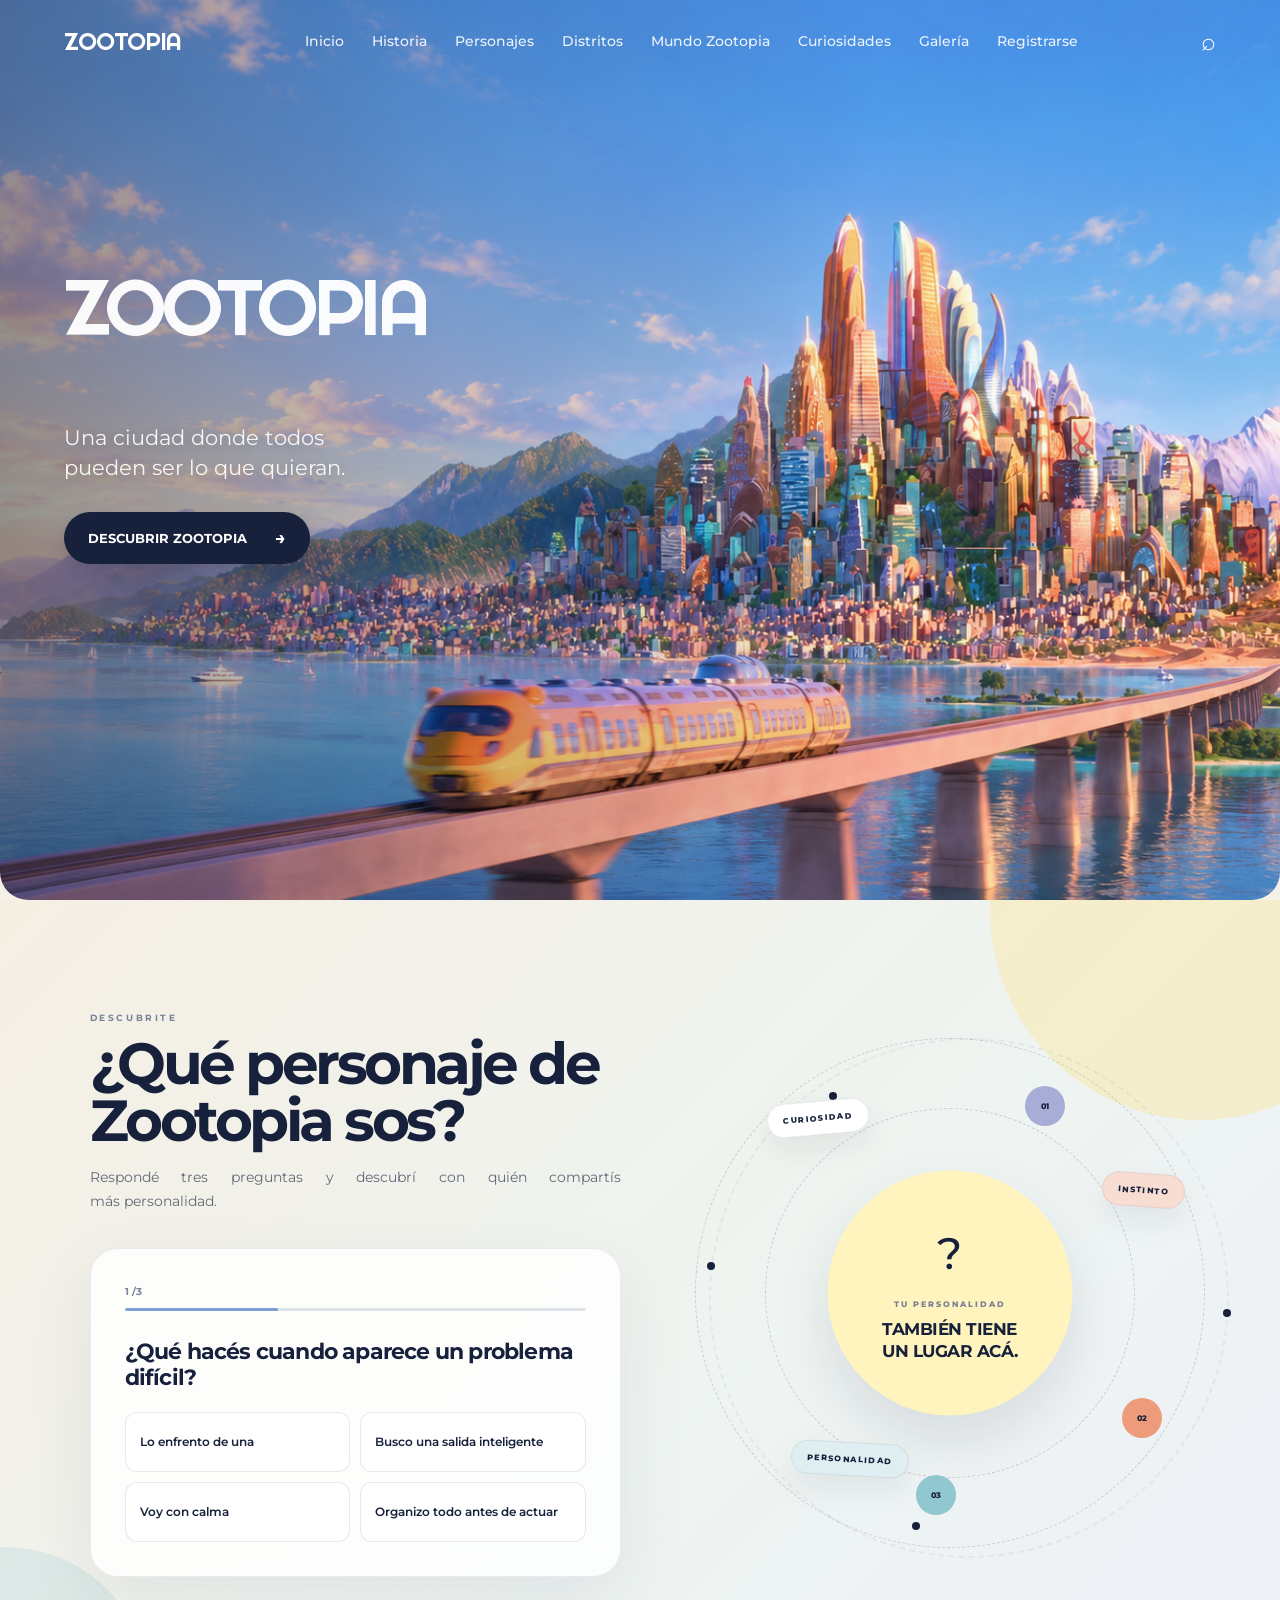
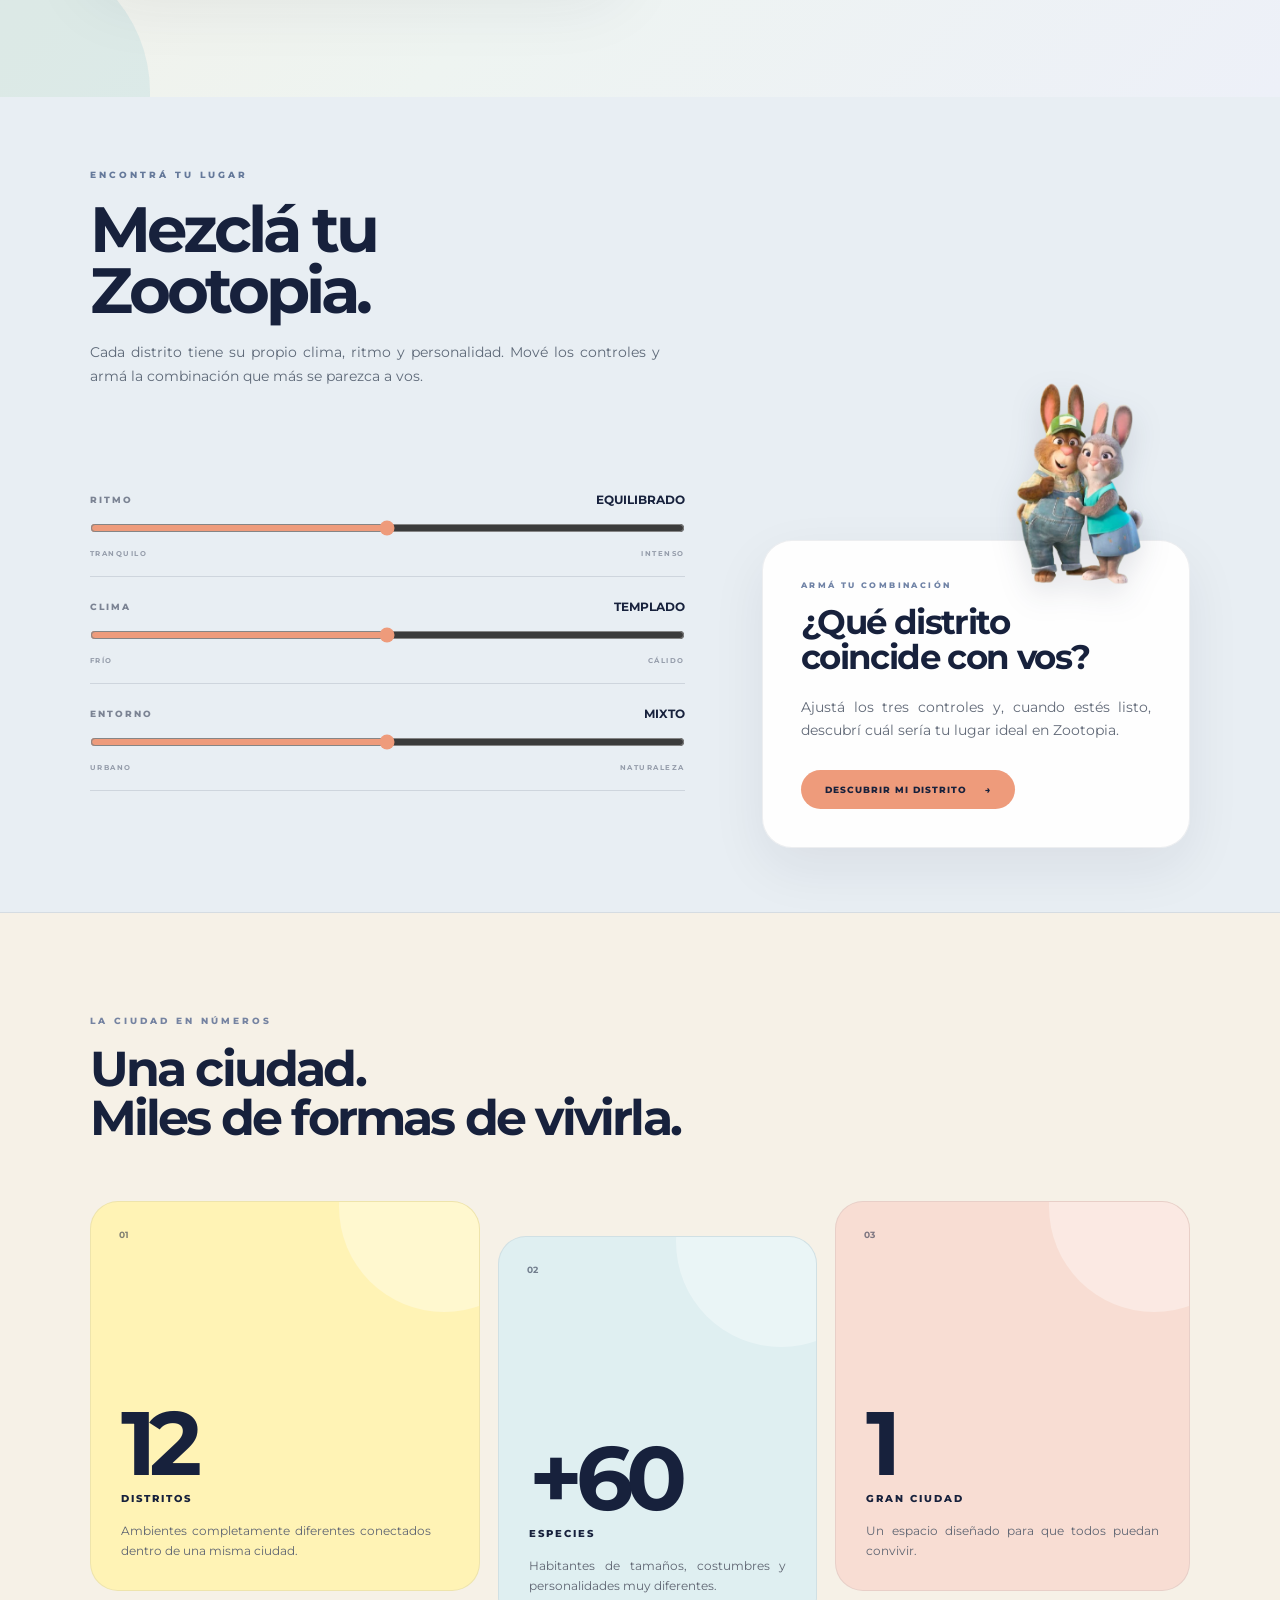
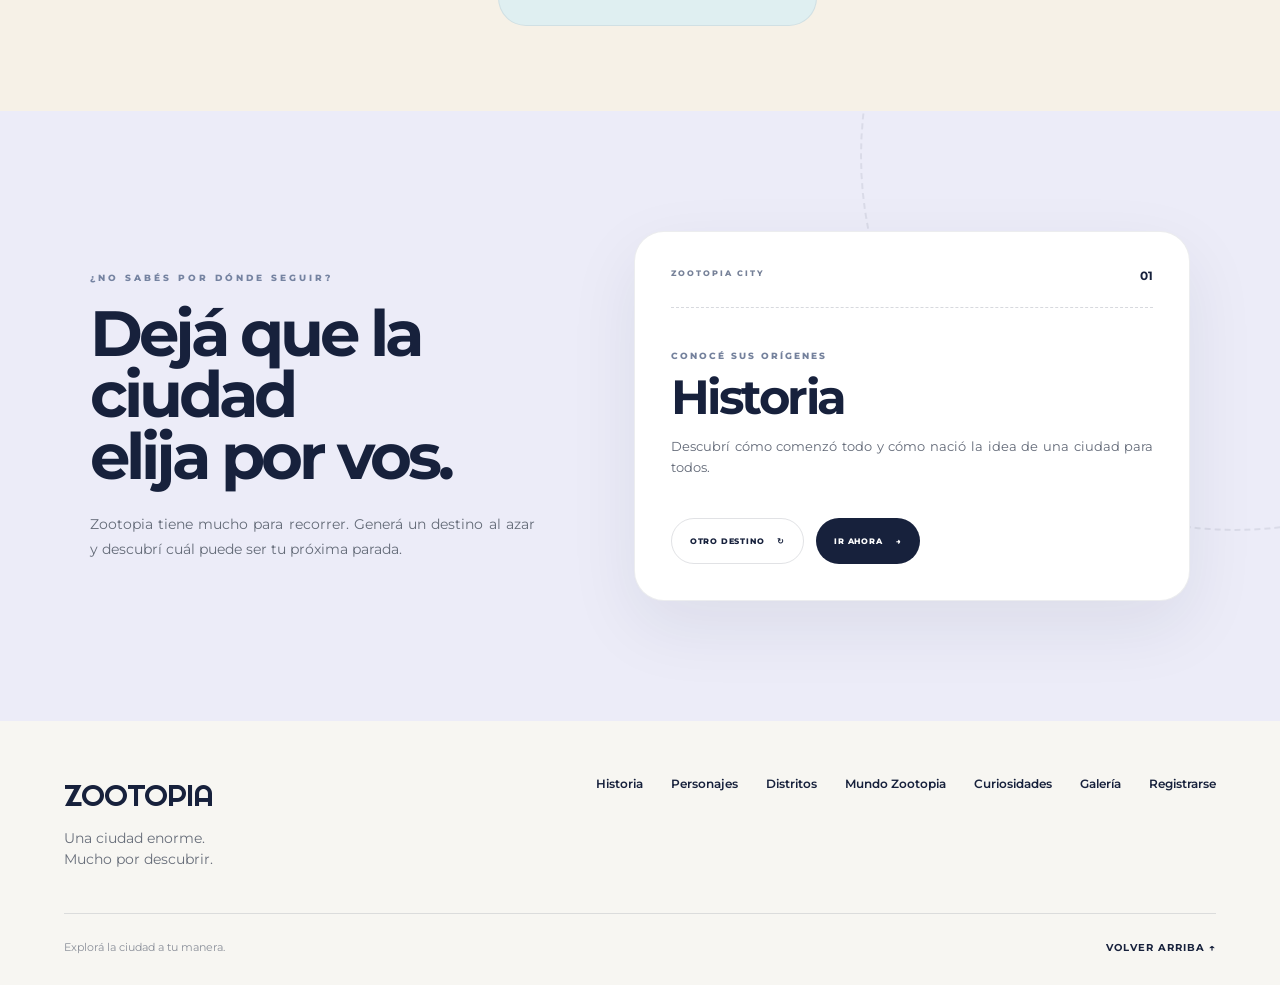
==== commit 68f248ab: "Add files via upload" ====
--- a/inicio.html
+++ b/inicio.html
@@ -1,3 +1,4 @@
+
 <!DOCTYPE html>
 <html lang="es">
 
@@ -11,8 +12,6 @@
     >
 
     <title>Zootopia | Inicio</title>
-
-    <!-- GOOGLE FONTS -->
 
     <link
         rel="preconnect"
@@ -30,25 +29,25 @@
         rel="stylesheet"
     >
 
-    <!-- CSS GENERAL -->
-
     <link
         rel="stylesheet"
-        href="css/estilos.css"
+        href="../css/estilos.css"
     >
 
-   <!-- CSS HOME -->
-
-<link
-    rel="stylesheet"
-    href="css/home.css?v=22"
->
+    <link
+        rel="stylesheet"
+        href="../css/home.css?v=22"
+    >
 
 </head>
 
 
 <body class="pagina-home">
 
+
+    <!-- =====================================================
+         HERO
+    ====================================================== -->
 
     <section
         class="hero"
@@ -67,7 +66,7 @@
                     Inicio
                 </a>
 
-                <a href="subpaginas/historia.html">
+                <a href="historia.html">
                     Historia
                 </a>
 
@@ -75,19 +74,23 @@
                     Personajes
                 </a>
 
-                <a href="subpaginas/distritos.html">
+                <a href="distritos.html">
                     Distritos
                 </a>
 
-                <a href="subpaginas/mundo.html">
+                <a href="mundo.html">
                     Mundo Zootopia
                 </a>
 
-                <a href="subpaginas/curiosidades.html">
+                <a href="curiosidades.html">
                     Curiosidades
                 </a>
 
-                <a href="subpaginas/registro.html">
+                <a href="galeria.html">
+                    Galería
+                </a>
+
+                <a href="registro.html">
                     Registrarse
                 </a>
 
@@ -129,6 +132,10 @@
 
     </section>
 
+
+    <!-- =====================================================
+         TEST DE PERSONAJE
+    ====================================================== -->
 
     <section
         class="test-personaje home-test"
@@ -309,40 +316,28 @@
                 </div>
 
 
-                <div
-                    class="universo-etiqueta etiqueta-uno"
-                >
+                <div class="universo-etiqueta etiqueta-uno">
                     CURIOSIDAD
                 </div>
 
-                <div
-                    class="universo-etiqueta etiqueta-dos"
-                >
+                <div class="universo-etiqueta etiqueta-dos">
                     INSTINTO
                 </div>
 
-                <div
-                    class="universo-etiqueta etiqueta-tres"
-                >
+                <div class="universo-etiqueta etiqueta-tres">
                     PERSONALIDAD
                 </div>
 
 
-                <div
-                    class="universo-coordenada coordenada-uno"
-                >
+                <div class="universo-coordenada coordenada-uno">
                     01
                 </div>
 
-                <div
-                    class="universo-coordenada coordenada-dos"
-                >
+                <div class="universo-coordenada coordenada-dos">
                     02
                 </div>
 
-                <div
-                    class="universo-coordenada coordenada-tres"
-                >
+                <div class="universo-coordenada coordenada-tres">
                     03
                 </div>
 
@@ -351,6 +346,11 @@
         </div>
 
     </section>
+
+
+    <!-- =====================================================
+         MEZCLÁ TU ZOOTOPIA
+    ====================================================== -->
 
     <section
         class="mezclador"
@@ -516,7 +516,7 @@
 
 
                 <img
-                    src="imagenes/mezcla-zootopia.png"
+                    src="../imagenes/mezcla-zootopia.png"
                     alt=""
                     class="mezclador-personajes"
                 >
@@ -612,6 +612,10 @@
     </section>
 
 
+    <!-- =====================================================
+         DATOS
+    ====================================================== -->
+
     <section class="datos-home">
 
         <div class="datos-home-encabezado">
@@ -631,9 +635,7 @@
         <div class="datos-home-grid">
 
 
-            <article
-                class="dato-home dato-home-uno"
-            >
+            <article class="dato-home dato-home-uno">
 
                 <span class="dato-home-indice">
                     01
@@ -655,9 +657,7 @@
             </article>
 
 
-            <article
-                class="dato-home dato-home-dos"
-            >
+            <article class="dato-home dato-home-dos">
 
                 <span class="dato-home-indice">
                     02
@@ -679,9 +679,7 @@
             </article>
 
 
-            <article
-                class="dato-home dato-home-tres"
-            >
+            <article class="dato-home dato-home-tres">
 
                 <span class="dato-home-indice">
                     03
@@ -706,6 +704,10 @@
 
     </section>
 
+
+    <!-- =====================================================
+         DESTINO ALEATORIO
+    ====================================================== -->
 
     <section class="destino-home">
 
@@ -786,7 +788,7 @@
 
 
                     <a
-                        href="subpaginas/historia.html"
+                        href="historia.html"
                         id="destinoLink"
                     >
 
@@ -805,6 +807,11 @@
         </div>
 
     </section>
+
+
+    <!-- =====================================================
+         FOOTER
+    ====================================================== -->
 
     <footer class="footer">
 
@@ -827,7 +834,7 @@
 
             <div class="footer-links">
 
-                <a href="subpaginas/historia.html">
+                <a href="historia.html">
                     Historia
                 </a>
 
@@ -835,19 +842,23 @@
                     Personajes
                 </a>
 
-                <a href="subpaginas/distritos.html">
+                <a href="distritos.html">
                     Distritos
                 </a>
 
-                <a href="subpaginas/mundo.html">
+                <a href="mundo.html">
                     Mundo Zootopia
                 </a>
 
-                <a href="subpaginas/curiosidades.html">
+                <a href="curiosidades.html">
                     Curiosidades
                 </a>
 
-                <a href="subpaginas/registro.html">
+                <a href="galeria.html">
+                    Galería
+                </a>
+
+                <a href="registro.html">
                     Registrarse
                 </a>
 
@@ -877,8 +888,8 @@
     </footer>
 
 
-    <script src="js/script.js"></script>
-    <script src="js/test.js"></script>
+    <script src="../js/script.js"></script>
+    <script src="../js/test.js"></script>
 
 </body>
 
